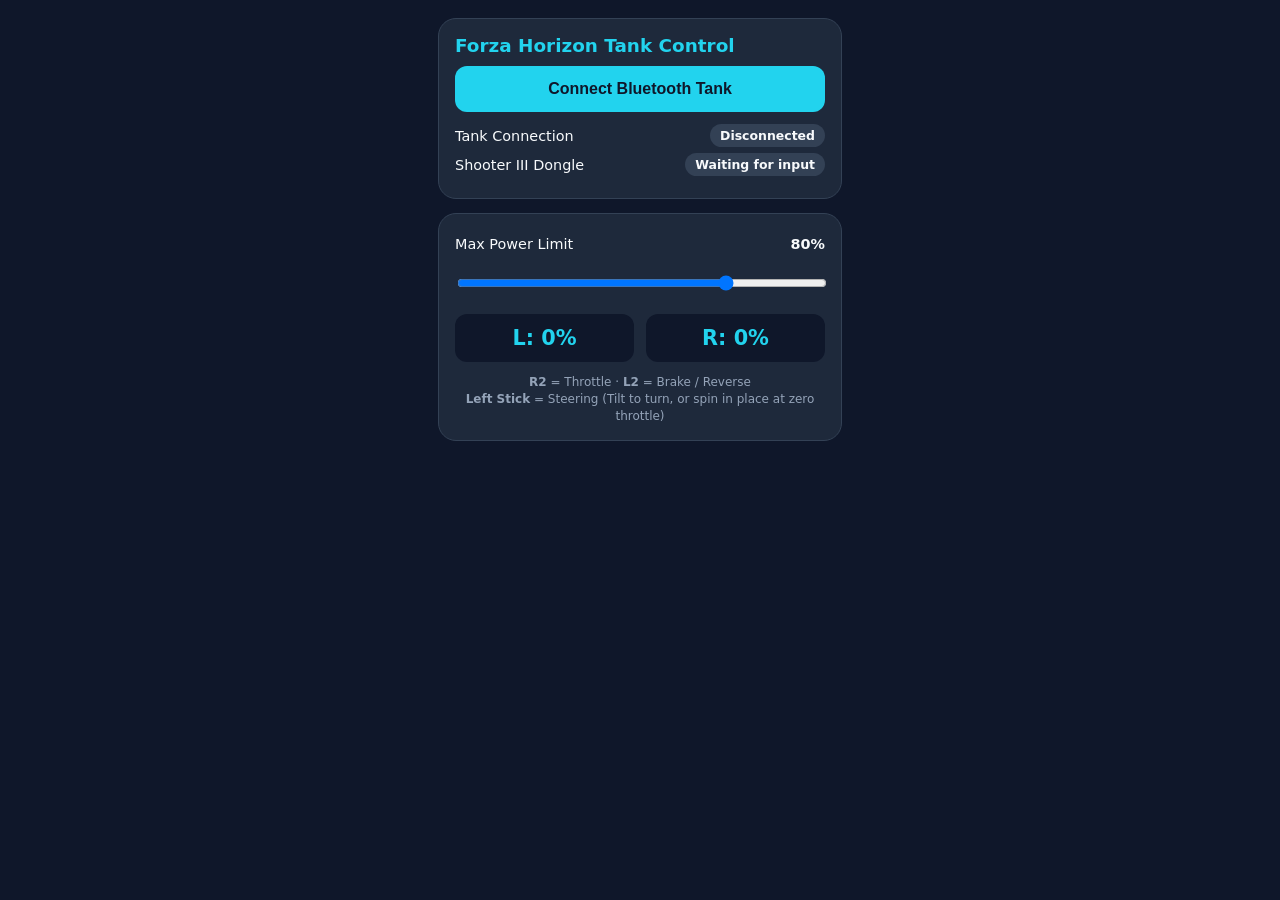
==== esp_tank/index.html @ ade739cc "Add files via upload" ====
<!DOCTYPE html>
<html lang="en">
<head>
<meta charset="utf-8">
<meta name="viewport" content="width=device-width,initial-scale=1,maximum-scale=1,user-scalable=no">
<title>Forza Horizon Tank Control</title>
<style>
  :root{--bg:#0f172a;--card:#1e293b;--accent:#22d3ee;--ok:#22c55e;--txt:#f8fafc;--muted:#94a3b8}
  *{box-sizing:border-box;user-select:none;-webkit-user-select:none}
  body{margin:0;padding:18px;font-family:system-ui,sans-serif;background:var(--bg);color:var(--txt);display:flex;flex-direction:column;gap:14px;max-width:440px;margin-inline:auto}
  .card{background:var(--card);border-radius:18px;padding:16px;border:1px solid #334155}
  h2{margin:0 0 10px;font-size:1.15rem;color:var(--accent)}
  button{width:100%;padding:14px;border-radius:12px;border:none;font-size:1rem;font-weight:700;background:var(--accent);color:#0f172a;cursor:pointer}
  .row{display:flex;justify-content:space-between;align-items:center;margin:6px 0;font-size:.9rem}
  .badge{padding:4px 10px;border-radius:99px;font-size:.78rem;font-weight:700;background:#334155}
  .badge.on{background:var(--ok);color:#052e16}
  input[type=range]{width:100%;margin-top:8px;padding:8px;border-radius:8px;background:#0f172a;color:var(--txt);border:1px solid #475569}
  .bars{display:grid;grid-template-columns:1fr 1fr;gap:12px;margin-top:10px;text-align:center}
  .bar-box{background:#0f172a;padding:12px;border-radius:12px;font-size:1.3rem;font-weight:700;color:var(--accent)}
  .hint{font-size:.75rem;color:var(--muted);text-align:center;line-height:1.4}
</style>
</head>
<body>

<div class="card">
  <h2>Forza Horizon Tank Control</h2>
  <button id="btBtn">Connect Bluetooth Tank</button>
  <div class="row" style="margin-top:12px">
    <span>Tank Connection</span>
    <span class="badge" id="btStat">Disconnected</span>
  </div>
  <div class="row">
    <span>Shooter III Dongle</span>
    <span class="badge" id="gpStat">Waiting for input</span>
  </div>
</div>

<div class="card">
  <div class="row">
    <span>Max Power Limit</span>
    <b id="maxTxt">80%</b>
  </div>
  <input type="range" id="maxSpd" min="20" max="100" value="80">

  <div class="bars">
    <div class="bar-box">L: <span id="lVal">0</span>%</div>
    <div class="bar-box">R: <span id="rVal">0</span>%</div>
  </div>
  
  <div class="hint" style="margin-top:12px">
    <b>R2</b> = Throttle &middot; <b>L2</b> = Brake / Reverse<br>
    <b>Left Stick</b> = Steering (Tilt to turn, or spin in place at zero throttle)
  </div>
</div>

<script>
const SERVICE_UUID = "19b10000-e8f2-537e-4f6c-d104768a1214";
const CHAR_UUID    = "19b10001-e8f2-537e-4f6c-d104768a1214";

let bleChar = null, busy = false;
const btBtn = document.getElementById('btBtn');
const btStat = document.getElementById('btStat');
const gpStat = document.getElementById('gpStat');
const maxSpd = document.getElementById('maxSpd');
const maxTxt = document.getElementById('maxTxt');
const lVal = document.getElementById('lVal'), rVal = document.getElementById('rVal');

maxSpd.oninput = () => maxTxt.textContent = maxSpd.value + '%';

btBtn.onclick = async () => {
  try {
    const dev = await navigator.bluetooth.requestDevice({
      filters: [{ name: "ESP32-Tank" }],
      optionalServices: [SERVICE_UUID]
    });
    dev.addEventListener('gattserverdisconnected', () => {
      bleChar = null;
      btStat.textContent = "Disconnected";
      btStat.classList.remove('on');
    });
    const srv = await dev.gatt.connect();
    const svc = await srv.getPrimaryService(SERVICE_UUID);
    bleChar = await svc.getCharacteristic(CHAR_UUID);
    btStat.textContent = "Connected";
    btStat.classList.add('on');
  } catch (e) {
    alert("BLE Error: " + e.message);
  }
};

function deadzone(v, dz = 0.12) {
  if (Math.abs(v) < dz) return 0;
  return (v - Math.sign(v) * dz) / (1 - dz);
}

function readGamepad() {
  const gps = navigator.getGamepads ? navigator.getGamepads() : [];
  const gp = gps[0] || gps[1] || gps[2] || gps[3];
  if (!gp) {
    gpStat.textContent = "Waiting for input";
    gpStat.classList.remove('on');
    return [0, 0];
  }
  gpStat.textContent = "Active";
  gpStat.classList.add('on');

  const cap = parseInt(maxSpd.value, 10);

  // Read Forza triggers (R2 = button 7, L2 = button 6)
  // Hall-effect triggers output 0.0 (released) to 1.0 (fully depressed)
  const r2 = gp.buttons[7]?.value || 0;
  const l2 = gp.buttons[6]?.value || 0;
  
  // Net throttle: R2 drives forward, L2 drives backward
  let throttle = r2 - l2;

  // Steering from Left Stick X-axis (axis 0)
  let steer = deadzone(gp.axes[0] || 0);

  // Emergency stop if face buttons (A/B/X/Y) are held
  if (gp.buttons[0]?.pressed || gp.buttons[1]?.pressed || gp.buttons[2]?.pressed || gp.buttons[3]?.pressed) {
    return [0, 0];
  }

  let l = 0, r = 0;

  if (Math.abs(throttle) < 0.02) {
    // Zero throttle + stick tilt = Spin in place like a real tank
    l = steer;
    r = -steer;
  } else {
    // Moving: apply Forza style weight-transfer curve steering
    // When steering right, left track speeds up slightly / right track slows down
    l = throttle * (steer > 0 ? 1.0 : 1.0 + steer * 0.7);
    r = throttle * (steer < 0 ? 1.0 : 1.0 - steer * 0.7);
  }

  const lPct = Math.round(Math.max(-1, Math.min(1, l)) * cap);
  const rPct = Math.round(Math.max(-1, Math.min(1, r)) * cap);
  return [lPct, rPct];
}

// 40 Hz (25 ms) low-latency BLE transmission loop
setInterval(async () => {
  const [l, r] = readGamepad();
  lVal.textContent = l;
  rVal.textContent = r;

  if (!bleChar || busy) return;
  busy = true;
  try {
    const packet = new Int8Array([l, r]);
    if (bleChar.writeValueWithoutResponse) {
      await bleChar.writeValueWithoutResponse(packet);
    } else {
      await bleChar.writeValue(packet);
    }
  } catch (e) {}
  busy = false;
}, 25);
</script>
</body>
</html>
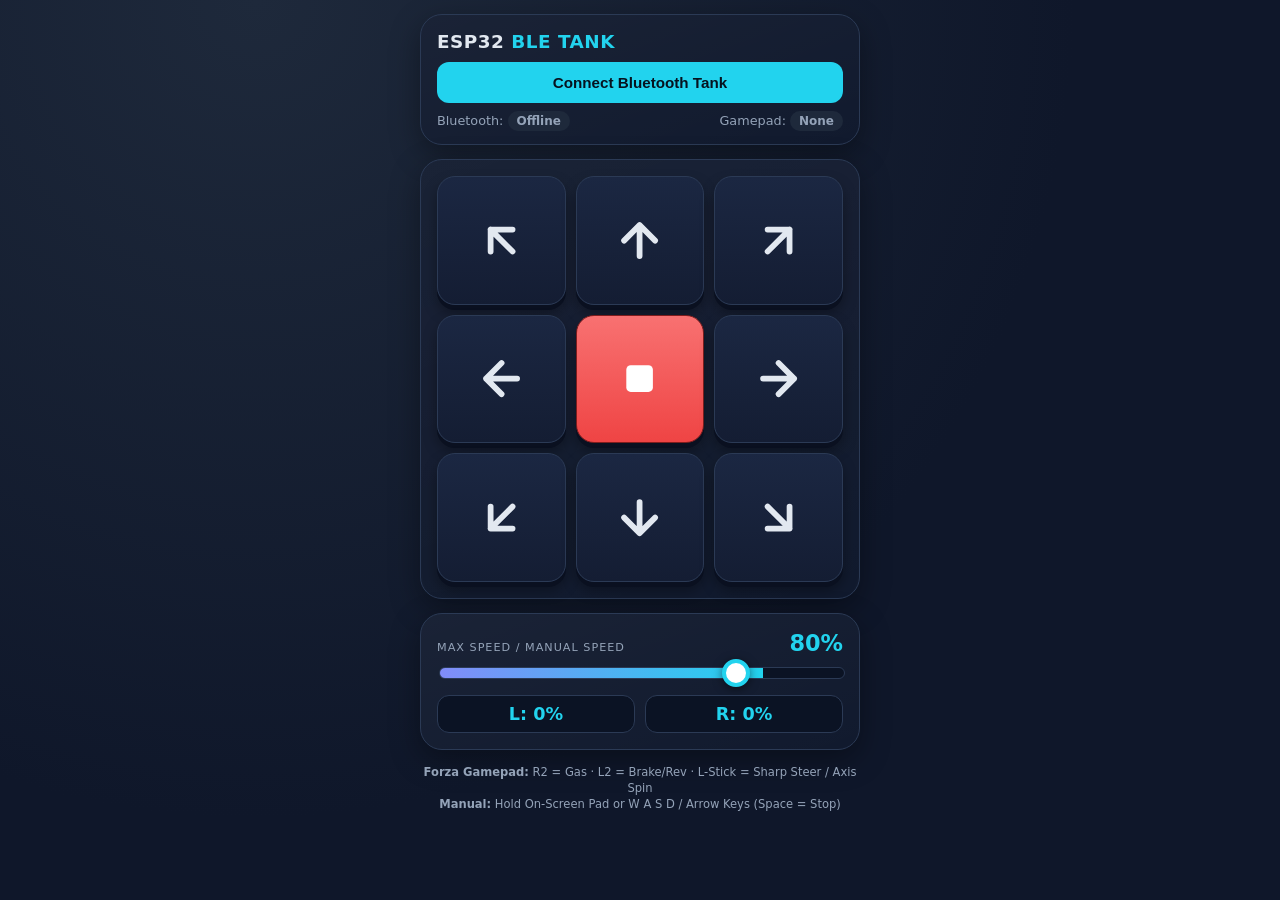
==== commit d5ae906e: "Update index.html" ====
--- a/esp_tank/index.html
+++ b/esp_tank/index.html
@@ -3,53 +3,120 @@
 <head>
 <meta charset="utf-8">
 <meta name="viewport" content="width=device-width,initial-scale=1,maximum-scale=1,user-scalable=no">
-<title>Forza Horizon Tank Control</title>
+<title>Forza + Manual BLE Tank</title>
 <style>
-  :root{--bg:#0f172a;--card:#1e293b;--accent:#22d3ee;--ok:#22c55e;--txt:#f8fafc;--muted:#94a3b8}
-  *{box-sizing:border-box;user-select:none;-webkit-user-select:none}
-  body{margin:0;padding:18px;font-family:system-ui,sans-serif;background:var(--bg);color:var(--txt);display:flex;flex-direction:column;gap:14px;max-width:440px;margin-inline:auto}
-  .card{background:var(--card);border-radius:18px;padding:16px;border:1px solid #334155}
-  h2{margin:0 0 10px;font-size:1.15rem;color:var(--accent)}
-  button{width:100%;padding:14px;border-radius:12px;border:none;font-size:1rem;font-weight:700;background:var(--accent);color:#0f172a;cursor:pointer}
-  .row{display:flex;justify-content:space-between;align-items:center;margin:6px 0;font-size:.9rem}
-  .badge{padding:4px 10px;border-radius:99px;font-size:.78rem;font-weight:700;background:#334155}
+  :root{
+    --bg1:#0f172a; --bg2:#1e293b; --card:#111a2e; --edge:#2b3a55;
+    --text:#e2e8f0; --muted:#94a3b8; --accent:#22d3ee; --accent2:#818cf8;
+    --stop:#ef4444; --ok:#22c55e;
+  }
+  *{box-sizing:border-box;-webkit-tap-highlight-color:transparent;user-select:none;-webkit-user-select:none}
+  html,body{margin:0;min-height:100%}
+  body{
+    font-family:system-ui,-apple-system,"Segoe UI",Roboto,sans-serif;
+    color:var(--text);
+    background:radial-gradient(circle at 20% 0%,var(--bg2),var(--bg1) 60%);
+    display:flex;align-items:center;justify-content:center;
+    touch-action:none;padding:14px;
+  }
+  .app{width:100%;max-width:440px;display:flex;flex-direction:column;gap:14px}
+  .card{
+    background:linear-gradient(160deg,rgba(255,255,255,.04),rgba(255,255,255,0));
+    background-color:var(--card);
+    border:1px solid var(--edge);border-radius:22px;padding:16px;
+    box-shadow:0 10px 30px rgba(0,0,0,.35);
+  }
+  .top-head{display:flex;justify-content:space-between;align-items:center;margin-bottom:10px}
+  h1{font-size:1.15rem;margin:0;letter-spacing:.5px}
+  h1 span{color:var(--accent)}
+  .bt-btn{
+    width:100%;padding:12px;border-radius:12px;border:none;
+    font-size:.95rem;font-weight:700;background:var(--accent);color:#06121f;cursor:pointer;
+  }
+  .status-row{display:flex;justify-content:space-between;margin-top:10px;font-size:.8rem;color:var(--muted)}
+  .badge{padding:3px 9px;border-radius:99px;font-size:.75rem;font-weight:700;background:#1e293b;color:var(--muted)}
   .badge.on{background:var(--ok);color:#052e16}
-  input[type=range]{width:100%;margin-top:8px;padding:8px;border-radius:8px;background:#0f172a;color:var(--txt);border:1px solid #475569}
-  .bars{display:grid;grid-template-columns:1fr 1fr;gap:12px;margin-top:10px;text-align:center}
-  .bar-box{background:#0f172a;padding:12px;border-radius:12px;font-size:1.3rem;font-weight:700;color:var(--accent)}
-  .hint{font-size:.75rem;color:var(--muted);text-align:center;line-height:1.4}
+
+  /* 9-Button Manual Touch Pad */
+  .pad{display:grid;grid-template-columns:repeat(3,1fr);gap:10px}
+  .btn{
+    aspect-ratio:1/1;border:1px solid var(--edge);border-radius:18px;
+    background:linear-gradient(180deg,#1b2742,#141d33);
+    color:var(--text);font-size:1.8rem;display:flex;align-items:center;justify-content:center;
+    cursor:pointer;transition:transform .08s,box-shadow .15s,background .15s;
+    box-shadow:0 5px 0 #0a1020,0 8px 14px rgba(0,0,0,.35);
+  }
+  .btn svg{width:42%;height:42%;fill:none;stroke:currentColor;stroke-width:2.6;stroke-linecap:round;stroke-linejoin:round}
+  .btn.active{
+    transform:translateY(4px);
+    background:linear-gradient(180deg,var(--accent2),var(--accent));
+    color:#06121f;box-shadow:0 1px 0 #0a1020,0 0 22px rgba(34,211,238,.55);
+  }
+  .btn.stop{color:#fff;background:linear-gradient(180deg,#f87171,var(--stop));border-color:#7f1d1d}
+  .btn.stop.active{box-shadow:0 1px 0 #7f1d1d,0 0 22px rgba(239,68,68,.6)}
+  .btn.stop svg{fill:currentColor;stroke:none}
+
+  .speed-head{display:flex;justify-content:space-between;align-items:baseline;margin-bottom:8px}
+  .speed-head b{font-size:1.4rem;color:var(--accent)}
+  .speed-head small{color:var(--muted);letter-spacing:1px;text-transform:uppercase;font-size:.7rem}
+  input[type=range]{
+    -webkit-appearance:none;appearance:none;width:100%;height:12px;border-radius:99px;outline:none;
+    background:linear-gradient(90deg,var(--accent2),var(--accent)) 0/var(--fill,80%) 100% no-repeat,#0b1324;
+    border:1px solid var(--edge);
+  }
+  input[type=range]::-webkit-slider-thumb{
+    -webkit-appearance:none;width:28px;height:28px;border-radius:50%;
+    background:#fff;border:4px solid var(--accent);box-shadow:0 2px 10px rgba(0,0,0,.5);
+  }
+  .bars{display:grid;grid-template-columns:1fr 1fr;gap:10px;margin-top:12px;text-align:center}
+  .bar-box{background:#0b1324;border:1px solid var(--edge);padding:8px;border-radius:12px;font-size:1.1rem;font-weight:700;color:var(--accent)}
+  .hint{text-align:center;font-size:.72rem;color:var(--muted);line-height:1.4}
 </style>
 </head>
 <body>
-
-<div class="card">
-  <h2>Forza Horizon Tank Control</h2>
-  <button id="btBtn">Connect Bluetooth Tank</button>
-  <div class="row" style="margin-top:12px">
-    <span>Tank Connection</span>
-    <span class="badge" id="btStat">Disconnected</span>
+<div class="app">
+
+  <div class="card">
+    <div class="top-head">
+      <h1>ESP32 <span>BLE TANK</span></h1>
+    </div>
+    <button class="bt-btn" id="btBtn">Connect Bluetooth Tank</button>
+    <div class="status-row">
+      <span>Bluetooth: <b class="badge" id="btStat">Offline</b></span>
+      <span>Gamepad: <b class="badge" id="gpStat">None</b></span>
+    </div>
   </div>
-  <div class="row">
-    <span>Shooter III Dongle</span>
-    <span class="badge" id="gpStat">Waiting for input</span>
+
+  <!-- Manual Touch Pad -->
+  <div class="card">
+    <div class="pad" id="pad">
+      <div class="btn" data-d="FL"><svg viewBox="0 0 24 24" style="transform:rotate(-45deg)"><path d="M12 19V5M5 12l7-7 7 7"/></svg></div>
+      <div class="btn" data-d="F"><svg viewBox="0 0 24 24"><path d="M12 19V5M5 12l7-7 7 7"/></svg></div>
+      <div class="btn" data-d="FR"><svg viewBox="0 0 24 24" style="transform:rotate(45deg)"><path d="M12 19V5M5 12l7-7 7 7"/></svg></div>
+
+      <div class="btn" data-d="L"><svg viewBox="0 0 24 24" style="transform:rotate(-90deg)"><path d="M12 19V5M5 12l7-7 7 7"/></svg></div>
+      <div class="btn stop" data-d="S"><svg viewBox="0 0 24 24"><rect x="6" y="6" width="12" height="12" rx="2"/></svg></div>
+      <div class="btn" data-d="R"><svg viewBox="0 0 24 24" style="transform:rotate(90deg)"><path d="M12 19V5M5 12l7-7 7 7"/></svg></div>
+
+      <div class="btn" data-d="BL"><svg viewBox="0 0 24 24" style="transform:rotate(-135deg)"><path d="M12 19V5M5 12l7-7 7 7"/></svg></div>
+      <div class="btn" data-d="B"><svg viewBox="0 0 24 24" style="transform:rotate(180deg)"><path d="M12 19V5M5 12l7-7 7 7"/></svg></div>
+      <div class="btn" data-d="BR"><svg viewBox="0 0 24 24" style="transform:rotate(135deg)"><path d="M12 19V5M5 12l7-7 7 7"/></svg></div>
+    </div>
   </div>
-</div>
-
-<div class="card">
-  <div class="row">
-    <span>Max Power Limit</span>
-    <b id="maxTxt">80%</b>
+
+  <!-- Speed Slider & Live Motor Output -->
+  <div class="card">
+    <div class="speed-head"><small>Max Speed / Manual Speed</small><b id="sv">80%</b></div>
+    <input type="range" id="speed" min="20" max="100" value="80">
+    <div class="bars">
+      <div class="bar-box">L: <span id="lVal">0</span>%</div>
+      <div class="bar-box">R: <span id="rVal">0</span>%</div>
+    </div>
   </div>
-  <input type="range" id="maxSpd" min="20" max="100" value="80">
-
-  <div class="bars">
-    <div class="bar-box">L: <span id="lVal">0</span>%</div>
-    <div class="bar-box">R: <span id="rVal">0</span>%</div>
-  </div>
-  
-  <div class="hint" style="margin-top:12px">
-    <b>R2</b> = Throttle &middot; <b>L2</b> = Brake / Reverse<br>
-    <b>Left Stick</b> = Steering (Tilt to turn, or spin in place at zero throttle)
+
+  <div class="hint">
+    <b>Forza Gamepad:</b> R2 = Gas &middot; L2 = Brake/Rev &middot; L-Stick = Sharp Steer / Axis Spin<br>
+    <b>Manual:</b> Hold On-Screen Pad or W A S D / Arrow Keys (Space = Stop)
   </div>
 </div>
 
@@ -57,16 +124,27 @@
 const SERVICE_UUID = "19b10000-e8f2-537e-4f6c-d104768a1214";
 const CHAR_UUID    = "19b10001-e8f2-537e-4f6c-d104768a1214";
 
-let bleChar = null, busy = false;
+// Higher = sharper cornering while moving (1.15 stops inside belt at 87% stick and slightly reverses at 100%)
+const TURN_SHARPNESS = 1.15;
+
+// Manual diagonal inside-track ratio (0.0 locks inside belt completely for a sharp pivot turn)
+const MANUAL_CURVE_RATIO = 0.0;
+
+let bleChar = null, busy = false, manualDir = 'S';
 const btBtn = document.getElementById('btBtn');
 const btStat = document.getElementById('btStat');
 const gpStat = document.getElementById('gpStat');
-const maxSpd = document.getElementById('maxSpd');
-const maxTxt = document.getElementById('maxTxt');
+const speed = document.getElementById('speed'), sv = document.getElementById('sv');
 const lVal = document.getElementById('lVal'), rVal = document.getElementById('rVal');
 
-maxSpd.oninput = () => maxTxt.textContent = maxSpd.value + '%';
-
+function fillSlider() {
+  speed.style.setProperty('--fill', speed.value + '%');
+  sv.textContent = speed.value + '%';
+}
+speed.addEventListener('input', fillSlider);
+fillSlider();
+
+// ---------- Web Bluetooth Connection ----------
 btBtn.onclick = async () => {
   try {
     const dev = await navigator.bluetooth.requestDevice({
@@ -75,7 +153,7 @@
     });
     dev.addEventListener('gattserverdisconnected', () => {
       bleChar = null;
-      btStat.textContent = "Disconnected";
+      btStat.textContent = "Offline";
       btStat.classList.remove('on');
     });
     const srv = await dev.gatt.connect();
@@ -88,51 +166,115 @@
   }
 };
 
+// ---------- Manual Touch Pad & Keyboard ----------
+function setManualDir(d) {
+  manualDir = d;
+  document.querySelectorAll('.btn').forEach(b =>
+    b.classList.toggle('active', b.dataset.d === d && d !== 'S')
+  );
+}
+
+document.querySelectorAll('.btn').forEach(b => {
+  const d = b.dataset.d;
+  b.addEventListener('pointerdown', e => {
+    e.preventDefault();
+    b.setPointerCapture(e.pointerId);
+    setManualDir(d);
+  });
+  ['pointerup','pointercancel','pointerleave'].forEach(ev =>
+    b.addEventListener(ev, () => { if (d !== 'S' && manualDir === d) setManualDir('S'); })
+  );
+});
+
+const keys = new Set();
+function dirFromKeys() {
+  const f = keys.has('w') || keys.has('arrowup'), bk = keys.has('s') || keys.has('arrowdown');
+  const l = keys.has('a') || keys.has('arrowleft'), r = keys.has('d') || keys.has('arrowright');
+  if (f && l) return 'FL'; if (f && r) return 'FR';
+  if (bk && l) return 'BL'; if (bk && r) return 'BR';
+  if (f) return 'F'; if (bk) return 'B'; if (l) return 'L'; if (r) return 'R';
+  return 'S';
+}
+addEventListener('keydown', e => {
+  const k = e.key.toLowerCase();
+  if (k === ' ') { keys.clear(); setManualDir('S'); return; }
+  if (['w','a','s','d','arrowup','arrowdown','arrowleft','arrowright'].includes(k)) {
+    e.preventDefault(); keys.add(k); setManualDir(dirFromKeys());
+  }
+});
+addEventListener('keyup', e => { keys.delete(e.key.toLowerCase()); setManualDir(dirFromKeys()); });
+document.addEventListener('visibilitychange', () => { if (document.hidden) setManualDir('S'); });
+addEventListener('blur', () => setManualDir('S'));
+
+function getManualTracks(d, cap) {
+  let l = 0, r = 0;
+  if      (d === 'F')  { l =  1;                   r =  1; }
+  else if (d === 'B')  { l = -1;                   r = -1; }
+  else if (d === 'L')  { l = -1;                   r =  1; }
+  else if (d === 'R')  { l =  1;                   r = -1; }
+  else if (d === 'FL') { l =  MANUAL_CURVE_RATIO;  r =  1; }
+  else if (d === 'FR') { l =  1;                   r =  MANUAL_CURVE_RATIO; }
+  else if (d === 'BL') { l = -MANUAL_CURVE_RATIO;  r = -1; }
+  else if (d === 'BR') { l = -1;                   r = -MANUAL_CURVE_RATIO; }
+  return [Math.round(l * cap), Math.round(r * cap)];
+}
+
+// ---------- Forza Horizon Gamepad Reader ----------
 function deadzone(v, dz = 0.12) {
   if (Math.abs(v) < dz) return 0;
   return (v - Math.sign(v) * dz) / (1 - dz);
 }
 
-function readGamepad() {
+function getControlOutput() {
+  const cap = parseInt(speed.value, 10);
+
+  // 1. If manual touch pad or keyboard is actively held, prioritize it
+  if (manualDir !== 'S') {
+    return getManualTracks(manualDir, cap);
+  }
+
+  // 2. Otherwise read Fantech Shooter III Gamepad
   const gps = navigator.getGamepads ? navigator.getGamepads() : [];
   const gp = gps[0] || gps[1] || gps[2] || gps[3];
   if (!gp) {
-    gpStat.textContent = "Waiting for input";
+    gpStat.textContent = "None";
     gpStat.classList.remove('on');
     return [0, 0];
   }
   gpStat.textContent = "Active";
   gpStat.classList.add('on');
 
-  const cap = parseInt(maxSpd.value, 10);
-
-  // Read Forza triggers (R2 = button 7, L2 = button 6)
-  // Hall-effect triggers output 0.0 (released) to 1.0 (fully depressed)
+  // Face buttons A / B / X / Y = immediate brake/stop
+  if (gp.buttons[0]?.pressed || gp.buttons[1]?.pressed || gp.buttons[2]?.pressed || gp.buttons[3]?.pressed) {
+    return [0, 0];
+  }
+
+  // Forza triggers: R2 (button 7) = Forward gas, L2 (button 6) = Brake/Reverse
   const r2 = gp.buttons[7]?.value || 0;
   const l2 = gp.buttons[6]?.value || 0;
-  
-  // Net throttle: R2 drives forward, L2 drives backward
   let throttle = r2 - l2;
 
-  // Steering from Left Stick X-axis (axis 0)
+  // Allow D-Pad Up/Down as fallback throttle if triggers aren't held
+  if (Math.abs(throttle) < 0.02) {
+    if (gp.buttons[12]?.pressed) throttle = 1.0;
+    else if (gp.buttons[13]?.pressed) throttle = -1.0;
+  }
+
+  // Steering: Left Stick X-axis (axis 0) or D-Pad Left/Right
   let steer = deadzone(gp.axes[0] || 0);
-
-  // Emergency stop if face buttons (A/B/X/Y) are held
-  if (gp.buttons[0]?.pressed || gp.buttons[1]?.pressed || gp.buttons[2]?.pressed || gp.buttons[3]?.pressed) {
-    return [0, 0];
-  }
+  if (gp.buttons[14]?.pressed) steer = -1.0;
+  if (gp.buttons[15]?.pressed) steer =  1.0;
 
   let l = 0, r = 0;
 
   if (Math.abs(throttle) < 0.02) {
-    // Zero throttle + stick tilt = Spin in place like a real tank
+    // Zero throttle + Left Stick Left/Right = Spin in place on axis
     l = steer;
     r = -steer;
   } else {
-    // Moving: apply Forza style weight-transfer curve steering
-    // When steering right, left track speeds up slightly / right track slows down
-    l = throttle * (steer > 0 ? 1.0 : 1.0 + steer * 0.7);
-    r = throttle * (steer < 0 ? 1.0 : 1.0 - steer * 0.7);
+    // Moving + Steering = Sharp differential cornering
+    l = throttle * (steer > 0 ? 1.0 : 1.0 + steer * TURN_SHARPNESS);
+    r = throttle * (steer < 0 ? 1.0 : 1.0 - steer * TURN_SHARPNESS);
   }
 
   const lPct = Math.round(Math.max(-1, Math.min(1, l)) * cap);
@@ -140,9 +282,9 @@
   return [lPct, rPct];
 }
 
-// 40 Hz (25 ms) low-latency BLE transmission loop
+// 40 Hz (25 ms) zero-ACK BLE loop
 setInterval(async () => {
-  const [l, r] = readGamepad();
+  const [l, r] = getControlOutput();
   lVal.textContent = l;
   rVal.textContent = r;
 
@@ -160,4 +302,4 @@
 }, 25);
 </script>
 </body>
-</html>+</html>
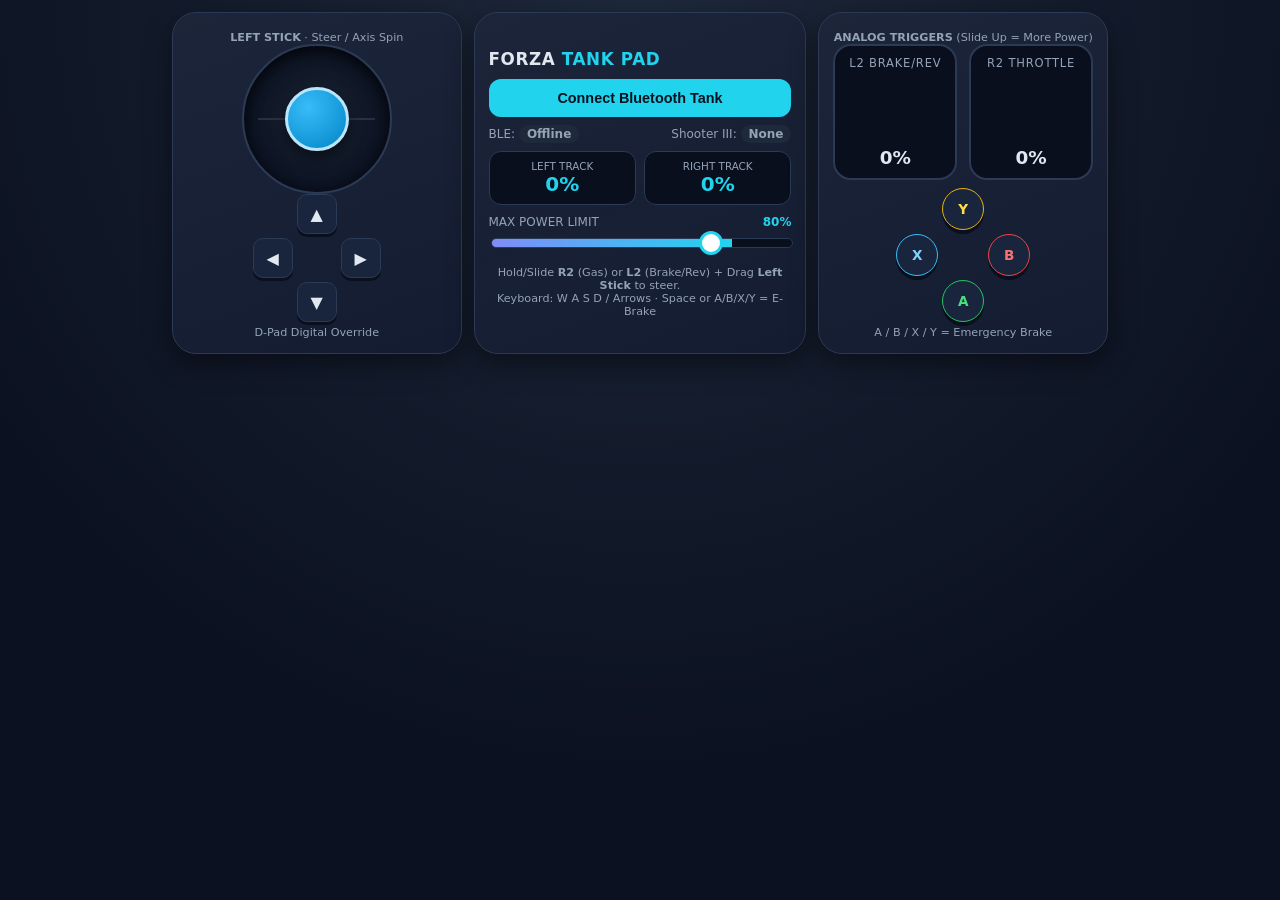
==== commit 841046fd: "Update index.html" ====
--- a/esp_tank/index.html
+++ b/esp_tank/index.html
@@ -3,139 +3,250 @@
 <head>
 <meta charset="utf-8">
 <meta name="viewport" content="width=device-width,initial-scale=1,maximum-scale=1,user-scalable=no">
-<title>Forza + Manual BLE Tank</title>
+<title>ESP32 Forza Gamepad UI</title>
 <style>
   :root{
-    --bg1:#0f172a; --bg2:#1e293b; --card:#111a2e; --edge:#2b3a55;
+    --bg1:#0b1120; --bg2:#1e293b; --card:#131c31; --edge:#2b3a55;
     --text:#e2e8f0; --muted:#94a3b8; --accent:#22d3ee; --accent2:#818cf8;
-    --stop:#ef4444; --ok:#22c55e;
+    --stop:#ef4444; --ok:#22c55e; --warn:#f59e0b;
   }
   *{box-sizing:border-box;-webkit-tap-highlight-color:transparent;user-select:none;-webkit-user-select:none}
-  html,body{margin:0;min-height:100%}
-  body{
-    font-family:system-ui,-apple-system,"Segoe UI",Roboto,sans-serif;
-    color:var(--text);
-    background:radial-gradient(circle at 20% 0%,var(--bg2),var(--bg1) 60%);
-    display:flex;align-items:center;justify-content:center;
-    touch-action:none;padding:14px;
-  }
-  .app{width:100%;max-width:440px;display:flex;flex-direction:column;gap:14px}
-  .card{
+  html,body{margin:0;height:100%;overflow:hidden;background:radial-gradient(circle at 50% 0%,var(--bg2),var(--bg1) 70%);color:var(--text);font-family:system-ui,-apple-system,sans-serif;touch-action:none}
+
+  .gamepad-shell{
+    width:100%;height:100%;max-width:960px;margin:0 auto;padding:12px;
+    display:grid;
+    grid-template-columns:1fr 1.15fr 1fr;
+    grid-template-rows:auto 1fr;
+    gap:12px;align-items:center;
+  }
+
+  /* Portrait adaptation */
+  @media (max-width: 680px) and (orientation: portrait) {
+    .gamepad-shell{
+      grid-template-columns:1fr 1fr;
+      grid-template-rows:auto auto 1fr;
+      overflow-y:auto;
+    }
+    .hud-center{grid-column:1 / -1;order:1}
+    .left-wing{order:2}
+    .right-wing{order:3}
+  }
+
+  .panel{
     background:linear-gradient(160deg,rgba(255,255,255,.04),rgba(255,255,255,0));
-    background-color:var(--card);
-    border:1px solid var(--edge);border-radius:22px;padding:16px;
-    box-shadow:0 10px 30px rgba(0,0,0,.35);
-  }
-  .top-head{display:flex;justify-content:space-between;align-items:center;margin-bottom:10px}
-  h1{font-size:1.15rem;margin:0;letter-spacing:.5px}
+    background-color:var(--card);border:1px solid var(--edge);border-radius:24px;
+    padding:14px;box-shadow:0 10px 28px rgba(0,0,0,.45);
+    display:flex;flex-direction:column;align-items:center;justify-content:space-between;
+    height:100%;
+  }
+
+  /* Center HUD */
+  .hud-center{justify-content:center;gap:10px}
+  .top-bar{width:100%;display:flex;justify-content:space-between;align-items:center}
+  h1{font-size:1.05rem;margin:0;letter-spacing:.6px}
   h1 span{color:var(--accent)}
   .bt-btn{
-    width:100%;padding:12px;border-radius:12px;border:none;
-    font-size:.95rem;font-weight:700;background:var(--accent);color:#06121f;cursor:pointer;
-  }
-  .status-row{display:flex;justify-content:space-between;margin-top:10px;font-size:.8rem;color:var(--muted)}
-  .badge{padding:3px 9px;border-radius:99px;font-size:.75rem;font-weight:700;background:#1e293b;color:var(--muted)}
+    width:100%;padding:11px;border-radius:12px;border:none;
+    font-size:.9rem;font-weight:700;background:var(--accent);color:#06121f;cursor:pointer;
+  }
+  .badges{width:100%;display:flex;justify-content:space-between;font-size:.75rem;color:var(--muted)}
+  .badge{padding:2px 8px;border-radius:99px;font-weight:700;background:#1e293b;color:var(--muted)}
   .badge.on{background:var(--ok);color:#052e16}
 
-  /* 9-Button Manual Touch Pad */
-  .pad{display:grid;grid-template-columns:repeat(3,1fr);gap:10px}
-  .btn{
-    aspect-ratio:1/1;border:1px solid var(--edge);border-radius:18px;
-    background:linear-gradient(180deg,#1b2742,#141d33);
-    color:var(--text);font-size:1.8rem;display:flex;align-items:center;justify-content:center;
-    cursor:pointer;transition:transform .08s,box-shadow .15s,background .15s;
-    box-shadow:0 5px 0 #0a1020,0 8px 14px rgba(0,0,0,.35);
-  }
-  .btn svg{width:42%;height:42%;fill:none;stroke:currentColor;stroke-width:2.6;stroke-linecap:round;stroke-linejoin:round}
-  .btn.active{
-    transform:translateY(4px);
-    background:linear-gradient(180deg,var(--accent2),var(--accent));
-    color:#06121f;box-shadow:0 1px 0 #0a1020,0 0 22px rgba(34,211,238,.55);
-  }
-  .btn.stop{color:#fff;background:linear-gradient(180deg,#f87171,var(--stop));border-color:#7f1d1d}
-  .btn.stop.active{box-shadow:0 1px 0 #7f1d1d,0 0 22px rgba(239,68,68,.6)}
-  .btn.stop svg{fill:currentColor;stroke:none}
-
-  .speed-head{display:flex;justify-content:space-between;align-items:baseline;margin-bottom:8px}
-  .speed-head b{font-size:1.4rem;color:var(--accent)}
-  .speed-head small{color:var(--muted);letter-spacing:1px;text-transform:uppercase;font-size:.7rem}
+  .telem{width:100%;display:grid;grid-template-columns:1fr 1fr;gap:8px;text-align:center}
+  .t-box{background:#090f1d;border:1px solid var(--edge);border-radius:12px;padding:8px}
+  .t-box small{display:block;font-size:.65rem;color:var(--muted);text-transform:uppercase}
+  .t-box b{font-size:1.25rem;color:var(--accent)}
+
+  .slider-wrap{width:100%}
+  .slider-head{display:flex;justify-content:space-between;font-size:.75rem;margin-bottom:4px;color:var(--muted)}
+  .slider-head b{color:var(--accent)}
   input[type=range]{
-    -webkit-appearance:none;appearance:none;width:100%;height:12px;border-radius:99px;outline:none;
-    background:linear-gradient(90deg,var(--accent2),var(--accent)) 0/var(--fill,80%) 100% no-repeat,#0b1324;
+    -webkit-appearance:none;appearance:none;width:100%;height:10px;border-radius:99px;outline:none;
+    background:linear-gradient(90deg,var(--accent2),var(--accent)) 0/var(--fill,80%) 100% no-repeat,#090f1d;
     border:1px solid var(--edge);
   }
   input[type=range]::-webkit-slider-thumb{
-    -webkit-appearance:none;width:28px;height:28px;border-radius:50%;
-    background:#fff;border:4px solid var(--accent);box-shadow:0 2px 10px rgba(0,0,0,.5);
-  }
-  .bars{display:grid;grid-template-columns:1fr 1fr;gap:10px;margin-top:12px;text-align:center}
-  .bar-box{background:#0b1324;border:1px solid var(--edge);padding:8px;border-radius:12px;font-size:1.1rem;font-weight:700;color:var(--accent)}
-  .hint{text-align:center;font-size:.72rem;color:var(--muted);line-height:1.4}
+    -webkit-appearance:none;width:24px;height:24px;border-radius:50%;
+    background:#fff;border:3px solid var(--accent);
+  }
+
+  /* Left Wing: Virtual Stick + D-Pad */
+  .stick-zone{
+    position:relative;width:150px;height:150px;border-radius:50%;
+    background:radial-gradient(circle,#1e293b 0%,#090f1d 75%);
+    border:2px solid var(--edge);box-shadow:inset 0 4px 14px rgba(0,0,0,.7);
+    display:flex;align-items:center;justify-content:center;touch-action:none;
+  }
+  .stick-cross{
+    position:absolute;width:80%;height:2px;background:rgba(148,163,184,.18);pointer-events:none;
+  }
+  .stick-knob{
+    position:absolute;width:64px;height:64px;border-radius:50%;
+    background:radial-gradient(circle at 35% 30%,#38bdf8,#0284c7);
+    border:3px solid #bae6fd;box-shadow:0 6px 16px rgba(0,0,0,.6);
+    transform:translate(0px,0px);pointer-events:none;transition:background .15s;
+  }
+  .stick-zone.active .stick-knob{background:radial-gradient(circle at 35% 30%,#a5f3fc,#22d3ee);box-shadow:0 0 20px rgba(34,211,238,.6)}
+
+  /* D-Pad */
+  .dpad{
+    display:grid;grid-template-columns:repeat(3,40px);grid-template-rows:repeat(3,40px);gap:4px;
+  }
+  .d-btn{
+    background:#19253d;border:1px solid var(--edge);border-radius:10px;
+    color:var(--text);display:flex;align-items:center;justify-content:center;
+    font-size:1rem;font-weight:700;box-shadow:0 3px 0 #090f1d;
+  }
+  .d-btn.active{background:var(--accent);color:#06121f;transform:translateY(2px);box-shadow:0 1px 0 #090f1d}
+
+  /* Right Wing: Analog L2/R2 Pedals + ABXY */
+  .triggers{
+    width:100%;display:grid;grid-template-columns:1fr 1fr;gap:12px;flex:1;max-height:175px;
+  }
+  .trig-pad{
+    position:relative;background:#090f1d;border:2px solid var(--edge);border-radius:18px;
+    overflow:hidden;display:flex;flex-direction:column;justify-content:space-between;
+    padding:10px;align-items:center;touch-action:none;cursor:pointer;
+  }
+  .trig-fill{
+    position:absolute;bottom:0;left:0;right:0;height:0%;
+    transition:height .04s linear;pointer-events:none;
+  }
+  .trig-pad.l2 .trig-fill{background:linear-gradient(0deg,rgba(239,68,68,.35),rgba(239,68,68,.85))}
+  .trig-pad.r2 .trig-fill{background:linear-gradient(0deg,rgba(34,211,238,.3),rgba(34,211,238,.85))}
+  .trig-pad span,.trig-pad b{position:relative;z-index:1;pointer-events:none}
+  .trig-pad span{font-size:.72rem;color:var(--muted);text-transform:uppercase;letter-spacing:.8px}
+  .trig-pad b{font-size:1.15rem}
+
+  /* ABXY Diamond */
+  .abxy{
+    display:grid;grid-template-columns:repeat(3,42px);grid-template-rows:repeat(3,42px);gap:4px;
+    margin-top:8px;
+  }
+  .f-btn{
+    border-radius:50%;border:1px solid var(--edge);background:#19253d;
+    color:var(--text);font-weight:800;font-size:.85rem;
+    display:flex;align-items:center;justify-content:center;
+    box-shadow:0 4px 0 #090f1d;cursor:pointer;
+  }
+  .f-btn.b-a{border-color:#22c55e;color:#4ade80}
+  .f-btn.b-b{border-color:#ef4444;color:#f87171}
+  .f-btn.b-x{border-color:#38bdf8;color:#7dd3fc}
+  .f-btn.b-y{border-color:#eab308;color:#fde047}
+  .f-btn.active{transform:translateY(3px);background:var(--stop);color:#fff;box-shadow:0 1px 0 #090f1d}
+
+  .sub-label{font-size:.7rem;color:var(--muted);text-align:center;margin-top:4px}
 </style>
 </head>
 <body>
-<div class="app">
-
-  <div class="card">
-    <div class="top-head">
-      <h1>ESP32 <span>BLE TANK</span></h1>
-    </div>
+
+<div class="gamepad-shell">
+
+  <!-- LEFT SIDE: Steering Stick + D-Pad -->
+  <div class="panel left-wing">
+    <div class="sub-label"><b>LEFT STICK</b> &middot; Steer / Axis Spin</div>
+    <div class="stick-zone" id="stickZone">
+      <div class="stick-cross"></div>
+      <div class="stick-knob" id="stickKnob"></div>
+    </div>
+
+    <div class="dpad">
+      <div></div>
+      <div class="d-btn" data-dp="U">&#9650;</div>
+      <div></div>
+      <div class="d-btn" data-dp="L">&#9664;</div>
+      <div></div>
+      <div class="d-btn" data-dp="R">&#9654;</div>
+      <div></div>
+      <div class="d-btn" data-dp="D">&#9660;</div>
+      <div></div>
+    </div>
+    <div class="sub-label">D-Pad Digital Override</div>
+  </div>
+
+  <!-- CENTER HUD: BLE Connect, Speed Cap, Telemetry -->
+  <div class="panel hud-center">
+    <div class="top-bar">
+      <h1>FORZA <span>TANK PAD</span></h1>
+    </div>
+
     <button class="bt-btn" id="btBtn">Connect Bluetooth Tank</button>
-    <div class="status-row">
-      <span>Bluetooth: <b class="badge" id="btStat">Offline</b></span>
-      <span>Gamepad: <b class="badge" id="gpStat">None</b></span>
+
+    <div class="badges">
+      <span>BLE: <b class="badge" id="btStat">Offline</b></span>
+      <span>Shooter III: <b class="badge" id="gpStat">None</b></span>
+    </div>
+
+    <div class="telem">
+      <div class="t-box"><small>Left Track</small><b id="lVal">0%</b></div>
+      <div class="t-box"><small>Right Track</small><b id="rVal">0%</b></div>
+    </div>
+
+    <div class="slider-wrap">
+      <div class="slider-head"><span>MAX POWER LIMIT</span><b id="sv">80%</b></div>
+      <input type="range" id="speed" min="20" max="100" value="80">
+    </div>
+
+    <div class="sub-label">
+      Hold/Slide <b>R2</b> (Gas) or <b>L2</b> (Brake/Rev) + Drag <b>Left Stick</b> to steer.<br>
+      Keyboard: W A S D / Arrows &middot; Space or A/B/X/Y = E-Brake
     </div>
   </div>
 
-  <!-- Manual Touch Pad -->
-  <div class="card">
-    <div class="pad" id="pad">
-      <div class="btn" data-d="FL"><svg viewBox="0 0 24 24" style="transform:rotate(-45deg)"><path d="M12 19V5M5 12l7-7 7 7"/></svg></div>
-      <div class="btn" data-d="F"><svg viewBox="0 0 24 24"><path d="M12 19V5M5 12l7-7 7 7"/></svg></div>
-      <div class="btn" data-d="FR"><svg viewBox="0 0 24 24" style="transform:rotate(45deg)"><path d="M12 19V5M5 12l7-7 7 7"/></svg></div>
-
-      <div class="btn" data-d="L"><svg viewBox="0 0 24 24" style="transform:rotate(-90deg)"><path d="M12 19V5M5 12l7-7 7 7"/></svg></div>
-      <div class="btn stop" data-d="S"><svg viewBox="0 0 24 24"><rect x="6" y="6" width="12" height="12" rx="2"/></svg></div>
-      <div class="btn" data-d="R"><svg viewBox="0 0 24 24" style="transform:rotate(90deg)"><path d="M12 19V5M5 12l7-7 7 7"/></svg></div>
-
-      <div class="btn" data-d="BL"><svg viewBox="0 0 24 24" style="transform:rotate(-135deg)"><path d="M12 19V5M5 12l7-7 7 7"/></svg></div>
-      <div class="btn" data-d="B"><svg viewBox="0 0 24 24" style="transform:rotate(180deg)"><path d="M12 19V5M5 12l7-7 7 7"/></svg></div>
-      <div class="btn" data-d="BR"><svg viewBox="0 0 24 24" style="transform:rotate(135deg)"><path d="M12 19V5M5 12l7-7 7 7"/></svg></div>
-    </div>
+  <!-- RIGHT SIDE: Analog L2/R2 Triggers + ABXY -->
+  <div class="panel right-wing">
+    <div class="sub-label"><b>ANALOG TRIGGERS</b> (Slide Up = More Power)</div>
+    <div class="triggers">
+      <div class="trig-pad l2" id="l2Pad">
+        <div class="trig-fill" id="l2Fill"></div>
+        <span>L2 Brake/Rev</span>
+        <b id="l2Txt">0%</b>
+      </div>
+      <div class="trig-pad r2" id="r2Pad">
+        <div class="trig-fill" id="r2Fill"></div>
+        <span>R2 Throttle</span>
+        <b id="r2Txt">0%</b>
+      </div>
+    </div>
+
+    <div class="abxy">
+      <div></div>
+      <div class="f-btn b-y" data-eb="Y">Y</div>
+      <div></div>
+      <div class="f-btn b-x" data-eb="X">X</div>
+      <div></div>
+      <div class="f-btn b-b" data-eb="B">B</div>
+      <div></div>
+      <div class="f-btn b-a" data-eb="A">A</div>
+      <div></div>
+    </div>
+    <div class="sub-label">A / B / X / Y = Emergency Brake</div>
   </div>
 
-  <!-- Speed Slider & Live Motor Output -->
-  <div class="card">
-    <div class="speed-head"><small>Max Speed / Manual Speed</small><b id="sv">80%</b></div>
-    <input type="range" id="speed" min="20" max="100" value="80">
-    <div class="bars">
-      <div class="bar-box">L: <span id="lVal">0</span>%</div>
-      <div class="bar-box">R: <span id="rVal">0</span>%</div>
-    </div>
-  </div>
-
-  <div class="hint">
-    <b>Forza Gamepad:</b> R2 = Gas &middot; L2 = Brake/Rev &middot; L-Stick = Sharp Steer / Axis Spin<br>
-    <b>Manual:</b> Hold On-Screen Pad or W A S D / Arrow Keys (Space = Stop)
-  </div>
 </div>
 
 <script>
 const SERVICE_UUID = "19b10000-e8f2-537e-4f6c-d104768a1214";
 const CHAR_UUID    = "19b10001-e8f2-537e-4f6c-d104768a1214";
 
-// Higher = sharper cornering while moving (1.15 stops inside belt at 87% stick and slightly reverses at 100%)
+// Sharp cornering factor when moving + steering (1.15 locks inside belt at ~87% stick and counter-rotates at 100%)
 const TURN_SHARPNESS = 1.15;
 
-// Manual diagonal inside-track ratio (0.0 locks inside belt completely for a sharp pivot turn)
-const MANUAL_CURVE_RATIO = 0.0;
-
-let bleChar = null, busy = false, manualDir = 'S';
-const btBtn = document.getElementById('btBtn');
+let bleChar = null, busy = false;
+const btBtn  = document.getElementById('btBtn');
 const btStat = document.getElementById('btStat');
 const gpStat = document.getElementById('gpStat');
-const speed = document.getElementById('speed'), sv = document.getElementById('sv');
-const lVal = document.getElementById('lVal'), rVal = document.getElementById('rVal');
+const speed  = document.getElementById('speed'), sv = document.getElementById('sv');
+const lVal   = document.getElementById('lVal'),  rVal = document.getElementById('rVal');
+
+// On-screen touch state
+let touchSteer = 0, touchSteerY = 0, stickActive = false;
+let touchR2 = 0, touchL2 = 0;
+let touchEBrake = false;
+const dpadHeld = new Set();
+const keys = new Set();
 
 function fillSlider() {
   speed.style.setProperty('--fill', speed.value + '%');
@@ -166,105 +277,177 @@
   }
 };
 
-// ---------- Manual Touch Pad & Keyboard ----------
-function setManualDir(d) {
-  manualDir = d;
-  document.querySelectorAll('.btn').forEach(b =>
-    b.classList.toggle('active', b.dataset.d === d && d !== 'S')
+// ---------- Virtual Left Analog Stick ----------
+const stickZone = document.getElementById('stickZone');
+const stickKnob = document.getElementById('stickKnob');
+const MAX_RAD   = 44;
+
+function updateStickFromPointer(e) {
+  const rect = stickZone.getBoundingClientRect();
+  const cx = rect.left + rect.width / 2;
+  const cy = rect.top + rect.height / 2;
+  let dx = e.clientX - cx;
+  let dy = e.clientY - cy;
+  const dist = Math.hypot(dx, dy);
+  if (dist > MAX_RAD) {
+    dx = (dx / dist) * MAX_RAD;
+    dy = (dy / dist) * MAX_RAD;
+  }
+  touchSteer  = Math.max(-1, Math.min(1, dx / MAX_RAD));
+  touchSteerY = Math.max(-1, Math.min(1, dy / MAX_RAD));
+}
+
+stickZone.addEventListener('pointerdown', e => {
+  e.preventDefault();
+  stickZone.setPointerCapture(e.pointerId);
+  stickActive = true;
+  stickZone.classList.add('active');
+  updateStickFromPointer(e);
+});
+stickZone.addEventListener('pointermove', e => {
+  if (!stickActive) return;
+  updateStickFromPointer(e);
+});
+['pointerup','pointercancel'].forEach(ev =>
+  stickZone.addEventListener(ev, () => {
+    stickActive = false;
+    touchSteer = 0;
+    touchSteerY = 0;
+    stickZone.classList.remove('active');
+  })
+);
+
+// ---------- Virtual Analog Triggers (L2 & R2) ----------
+function bindTriggerPad(padEl, setFn) {
+  let active = false;
+  function calcVal(e) {
+    const rect = padEl.getBoundingClientRect();
+    // Bottom of pad = 0.25, Top of pad = 1.0 (so even tapping bottom gives gentle movement)
+    const rel = 1 - ((e.clientY - rect.top) / rect.height);
+    const val = Math.max(0.2, Math.min(1.0, rel));
+    setFn(val);
+  }
+  padEl.addEventListener('pointerdown', e => {
+    e.preventDefault();
+    padEl.setPointerCapture(e.pointerId);
+    active = true;
+    calcVal(e);
+  });
+  padEl.addEventListener('pointermove', e => {
+    if (active) calcVal(e);
+  });
+  ['pointerup','pointercancel'].forEach(ev =>
+    padEl.addEventListener(ev, () => { active = false; setFn(0); })
   );
 }
-
-document.querySelectorAll('.btn').forEach(b => {
-  const d = b.dataset.d;
-  b.addEventListener('pointerdown', e => {
+bindTriggerPad(document.getElementById('r2Pad'), v => { touchR2 = v; });
+bindTriggerPad(document.getElementById('l2Pad'), v => { touchL2 = v; });
+
+// ---------- Virtual D-Pad & Face Buttons ----------
+document.querySelectorAll('.d-btn').forEach(btn => {
+  const dir = btn.dataset.dp;
+  btn.addEventListener('pointerdown', e => {
     e.preventDefault();
-    b.setPointerCapture(e.pointerId);
-    setManualDir(d);
+    btn.setPointerCapture(e.pointerId);
+    dpadHeld.add(dir);
+    btn.classList.add('active');
   });
-  ['pointerup','pointercancel','pointerleave'].forEach(ev =>
-    b.addEventListener(ev, () => { if (d !== 'S' && manualDir === d) setManualDir('S'); })
+  ['pointerup','pointercancel'].forEach(ev =>
+    btn.addEventListener(ev, () => {
+      dpadHeld.delete(dir);
+      btn.classList.remove('active');
+    })
   );
 });
 
-const keys = new Set();
-function dirFromKeys() {
-  const f = keys.has('w') || keys.has('arrowup'), bk = keys.has('s') || keys.has('arrowdown');
-  const l = keys.has('a') || keys.has('arrowleft'), r = keys.has('d') || keys.has('arrowright');
-  if (f && l) return 'FL'; if (f && r) return 'FR';
-  if (bk && l) return 'BL'; if (bk && r) return 'BR';
-  if (f) return 'F'; if (bk) return 'B'; if (l) return 'L'; if (r) return 'R';
-  return 'S';
-}
+document.querySelectorAll('.f-btn').forEach(btn => {
+  btn.addEventListener('pointerdown', e => {
+    e.preventDefault();
+    btn.setPointerCapture(e.pointerId);
+    touchEBrake = true;
+    btn.classList.add('active');
+  });
+  ['pointerup','pointercancel'].forEach(ev =>
+    btn.addEventListener(ev, () => {
+      touchEBrake = false;
+      btn.classList.remove('active');
+    })
+  );
+});
+
+// ---------- Keyboard Support ----------
 addEventListener('keydown', e => {
   const k = e.key.toLowerCase();
-  if (k === ' ') { keys.clear(); setManualDir('S'); return; }
-  if (['w','a','s','d','arrowup','arrowdown','arrowleft','arrowright'].includes(k)) {
-    e.preventDefault(); keys.add(k); setManualDir(dirFromKeys());
-  }
-});
-addEventListener('keyup', e => { keys.delete(e.key.toLowerCase()); setManualDir(dirFromKeys()); });
-document.addEventListener('visibilitychange', () => { if (document.hidden) setManualDir('S'); });
-addEventListener('blur', () => setManualDir('S'));
-
-function getManualTracks(d, cap) {
-  let l = 0, r = 0;
-  if      (d === 'F')  { l =  1;                   r =  1; }
-  else if (d === 'B')  { l = -1;                   r = -1; }
-  else if (d === 'L')  { l = -1;                   r =  1; }
-  else if (d === 'R')  { l =  1;                   r = -1; }
-  else if (d === 'FL') { l =  MANUAL_CURVE_RATIO;  r =  1; }
-  else if (d === 'FR') { l =  1;                   r =  MANUAL_CURVE_RATIO; }
-  else if (d === 'BL') { l = -MANUAL_CURVE_RATIO;  r = -1; }
-  else if (d === 'BR') { l = -1;                   r = -MANUAL_CURVE_RATIO; }
-  return [Math.round(l * cap), Math.round(r * cap)];
-}
-
-// ---------- Forza Horizon Gamepad Reader ----------
+  if (['w','a','s','d','arrowup','arrowdown','arrowleft','arrowright',' '].includes(k)) {
+    e.preventDefault();
+    keys.add(k);
+  }
+});
+addEventListener('keyup', e => keys.delete(e.key.toLowerCase()));
+addEventListener('blur', () => {
+  keys.clear(); dpadHeld.clear();
+  touchR2 = 0; touchL2 = 0; touchSteer = 0; touchSteerY = 0; touchEBrake = false;
+});
+
+// ---------- Combined Forza Input & Visual Sync ----------
 function deadzone(v, dz = 0.12) {
   if (Math.abs(v) < dz) return 0;
   return (v - Math.sign(v) * dz) / (1 - dz);
 }
 
-function getControlOutput() {
+const l2Fill = document.getElementById('l2Fill'), l2Txt = document.getElementById('l2Txt');
+const r2Fill = document.getElementById('r2Fill'), r2Txt = document.getElementById('r2Txt');
+
+function sampleControls() {
   const cap = parseInt(speed.value, 10);
 
-  // 1. If manual touch pad or keyboard is actively held, prioritize it
-  if (manualDir !== 'S') {
-    return getManualTracks(manualDir, cap);
-  }
-
-  // 2. Otherwise read Fantech Shooter III Gamepad
+  // Read Physical Gamepad if connected
   const gps = navigator.getGamepads ? navigator.getGamepads() : [];
-  const gp = gps[0] || gps[1] || gps[2] || gps[3];
-  if (!gp) {
+  const gp  = gps[0] || gps[1] || gps[2] || gps[3];
+  let gpR2 = 0, gpL2 = 0, gpSteer = 0, gpEBrake = false;
+  let gpDpU = false, gpDpD = false, gpDpL = false, gpDpR = false;
+
+  if (gp) {
+    gpStat.textContent = "Active";
+    gpStat.classList.add('on');
+    gpR2 = gp.buttons[7]?.value || 0;
+    gpL2 = gp.buttons[6]?.value || 0;
+    gpSteer = deadzone(gp.axes[0] || 0);
+    gpEBrake = !!(gp.buttons[0]?.pressed || gp.buttons[1]?.pressed || gp.buttons[2]?.pressed || gp.buttons[3]?.pressed);
+    gpDpU = !!gp.buttons[12]?.pressed;
+    gpDpD = !!gp.buttons[13]?.pressed;
+    gpDpL = !!gp.buttons[14]?.pressed;
+    gpDpR = !!gp.buttons[15]?.pressed;
+  } else {
     gpStat.textContent = "None";
     gpStat.classList.remove('on');
-    return [0, 0];
-  }
-  gpStat.textContent = "Active";
-  gpStat.classList.add('on');
-
-  // Face buttons A / B / X / Y = immediate brake/stop
-  if (gp.buttons[0]?.pressed || gp.buttons[1]?.pressed || gp.buttons[2]?.pressed || gp.buttons[3]?.pressed) {
-    return [0, 0];
-  }
-
-  // Forza triggers: R2 (button 7) = Forward gas, L2 (button 6) = Brake/Reverse
-  const r2 = gp.buttons[7]?.value || 0;
-  const l2 = gp.buttons[6]?.value || 0;
-  let throttle = r2 - l2;
-
-  // Allow D-Pad Up/Down as fallback throttle if triggers aren't held
-  if (Math.abs(throttle) < 0.02) {
-    if (gp.buttons[12]?.pressed) throttle = 1.0;
-    else if (gp.buttons[13]?.pressed) throttle = -1.0;
-  }
-
-  // Steering: Left Stick X-axis (axis 0) or D-Pad Left/Right
-  let steer = deadzone(gp.axes[0] || 0);
-  if (gp.buttons[14]?.pressed) steer = -1.0;
-  if (gp.buttons[15]?.pressed) steer =  1.0;
-
+  }
+
+  // Merge Touch + Keyboard + Physical Gamepad
+  const kbF = keys.has('w') || keys.has('arrowup');
+  const kbB = keys.has('s') || keys.has('arrowdown');
+  const kbL = keys.has('a') || keys.has('arrowleft');
+  const kbR = keys.has('d') || keys.has('arrowright');
+
+  let r2 = Math.max(touchR2, gpR2, (dpadHeld.has('U') || gpDpU || kbF) ? 1.0 : 0);
+  let l2 = Math.max(touchL2, gpL2, (dpadHeld.has('D') || gpDpD || kbB) ? 1.0 : 0);
+
+  let steer = stickActive ? touchSteer : gpSteer;
+  if (dpadHeld.has('L') || gpDpL || kbL) steer = -1.0;
+  if (dpadHeld.has('R') || gpDpR || kbR) steer =  1.0;
+
+  const eBrake = touchEBrake || gpEBrake || keys.has(' ');
+
+  // Animate On-Screen Gamepad UI (mirrors both Touch & Physical Shooter III)
+  stickKnob.style.transform = `translate(${steer * MAX_RAD}px, ${(stickActive ? touchSteerY : 0) * MAX_RAD}px)`;
+  r2Fill.style.height = Math.round(r2 * 100) + '%';
+  r2Txt.textContent   = Math.round(r2 * 100) + '%';
+  l2Fill.style.height = Math.round(l2 * 100) + '%';
+  l2Txt.textContent   = Math.round(l2 * 100) + '%';
+
+  if (eBrake) return [0, 0];
+
+  const throttle = r2 - l2;
   let l = 0, r = 0;
 
   if (Math.abs(throttle) < 0.02) {
@@ -272,7 +455,7 @@
     l = steer;
     r = -steer;
   } else {
-    // Moving + Steering = Sharp differential cornering
+    // Moving + Steering = Sharp Forza differential cornering
     l = throttle * (steer > 0 ? 1.0 : 1.0 + steer * TURN_SHARPNESS);
     r = throttle * (steer < 0 ? 1.0 : 1.0 - steer * TURN_SHARPNESS);
   }
@@ -284,9 +467,9 @@
 
 // 40 Hz (25 ms) zero-ACK BLE loop
 setInterval(async () => {
-  const [l, r] = getControlOutput();
-  lVal.textContent = l;
-  rVal.textContent = r;
+  const [l, r] = sampleControls();
+  lVal.textContent = l + '%';
+  rVal.textContent = r + '%';
 
   if (!bleChar || busy) return;
   busy = true;
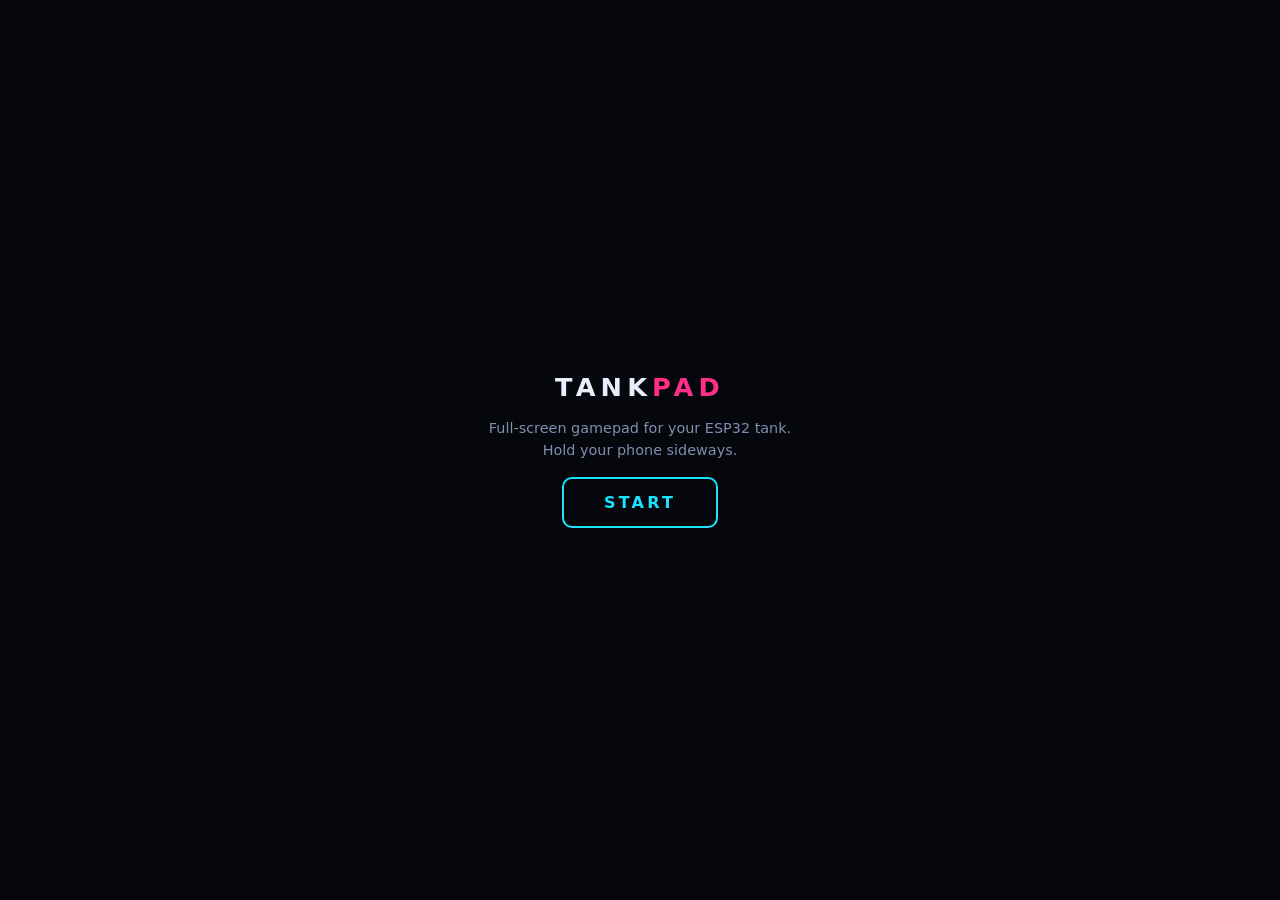
==== commit 8711a9f2: "Update index.html" ====
--- a/esp_tank/index.html
+++ b/esp_tank/index.html
@@ -2,486 +2,271 @@
 <html lang="en">
 <head>
 <meta charset="utf-8">
-<meta name="viewport" content="width=device-width,initial-scale=1,maximum-scale=1,user-scalable=no">
-<title>ESP32 Forza Gamepad UI</title>
+<meta http-equiv="Content-Security-Policy" content="default-src 'none'; script-src 'unsafe-inline'; style-src 'unsafe-inline'; base-uri 'none'; form-action 'none'">
+<meta name="referrer" content="no-referrer">
+<meta name="viewport" content="width=device-width,initial-scale=1,viewport-fit=cover">
+<meta name="theme-color" content="#05070c">
+<title>Tank Pad</title>
 <style>
-  :root{
-    --bg1:#0b1120; --bg2:#1e293b; --card:#131c31; --edge:#2b3a55;
-    --text:#e2e8f0; --muted:#94a3b8; --accent:#22d3ee; --accent2:#818cf8;
-    --stop:#ef4444; --ok:#22c55e; --warn:#f59e0b;
-  }
-  *{box-sizing:border-box;-webkit-tap-highlight-color:transparent;user-select:none;-webkit-user-select:none}
-  html,body{margin:0;height:100%;overflow:hidden;background:radial-gradient(circle at 50% 0%,var(--bg2),var(--bg1) 70%);color:var(--text);font-family:system-ui,-apple-system,sans-serif;touch-action:none}
-
-  .gamepad-shell{
-    width:100%;height:100%;max-width:960px;margin:0 auto;padding:12px;
-    display:grid;
-    grid-template-columns:1fr 1.15fr 1fr;
-    grid-template-rows:auto 1fr;
-    gap:12px;align-items:center;
-  }
-
-  /* Portrait adaptation */
-  @media (max-width: 680px) and (orientation: portrait) {
-    .gamepad-shell{
-      grid-template-columns:1fr 1fr;
-      grid-template-rows:auto auto 1fr;
-      overflow-y:auto;
-    }
-    .hud-center{grid-column:1 / -1;order:1}
-    .left-wing{order:2}
-    .right-wing{order:3}
-  }
-
-  .panel{
-    background:linear-gradient(160deg,rgba(255,255,255,.04),rgba(255,255,255,0));
-    background-color:var(--card);border:1px solid var(--edge);border-radius:24px;
-    padding:14px;box-shadow:0 10px 28px rgba(0,0,0,.45);
-    display:flex;flex-direction:column;align-items:center;justify-content:space-between;
-    height:100%;
-  }
-
-  /* Center HUD */
-  .hud-center{justify-content:center;gap:10px}
-  .top-bar{width:100%;display:flex;justify-content:space-between;align-items:center}
-  h1{font-size:1.05rem;margin:0;letter-spacing:.6px}
-  h1 span{color:var(--accent)}
-  .bt-btn{
-    width:100%;padding:11px;border-radius:12px;border:none;
-    font-size:.9rem;font-weight:700;background:var(--accent);color:#06121f;cursor:pointer;
-  }
-  .badges{width:100%;display:flex;justify-content:space-between;font-size:.75rem;color:var(--muted)}
-  .badge{padding:2px 8px;border-radius:99px;font-weight:700;background:#1e293b;color:var(--muted)}
-  .badge.on{background:var(--ok);color:#052e16}
-
-  .telem{width:100%;display:grid;grid-template-columns:1fr 1fr;gap:8px;text-align:center}
-  .t-box{background:#090f1d;border:1px solid var(--edge);border-radius:12px;padding:8px}
-  .t-box small{display:block;font-size:.65rem;color:var(--muted);text-transform:uppercase}
-  .t-box b{font-size:1.25rem;color:var(--accent)}
-
-  .slider-wrap{width:100%}
-  .slider-head{display:flex;justify-content:space-between;font-size:.75rem;margin-bottom:4px;color:var(--muted)}
-  .slider-head b{color:var(--accent)}
-  input[type=range]{
-    -webkit-appearance:none;appearance:none;width:100%;height:10px;border-radius:99px;outline:none;
-    background:linear-gradient(90deg,var(--accent2),var(--accent)) 0/var(--fill,80%) 100% no-repeat,#090f1d;
-    border:1px solid var(--edge);
-  }
-  input[type=range]::-webkit-slider-thumb{
-    -webkit-appearance:none;width:24px;height:24px;border-radius:50%;
-    background:#fff;border:3px solid var(--accent);
-  }
-
-  /* Left Wing: Virtual Stick + D-Pad */
-  .stick-zone{
-    position:relative;width:150px;height:150px;border-radius:50%;
-    background:radial-gradient(circle,#1e293b 0%,#090f1d 75%);
-    border:2px solid var(--edge);box-shadow:inset 0 4px 14px rgba(0,0,0,.7);
-    display:flex;align-items:center;justify-content:center;touch-action:none;
-  }
-  .stick-cross{
-    position:absolute;width:80%;height:2px;background:rgba(148,163,184,.18);pointer-events:none;
-  }
-  .stick-knob{
-    position:absolute;width:64px;height:64px;border-radius:50%;
-    background:radial-gradient(circle at 35% 30%,#38bdf8,#0284c7);
-    border:3px solid #bae6fd;box-shadow:0 6px 16px rgba(0,0,0,.6);
-    transform:translate(0px,0px);pointer-events:none;transition:background .15s;
-  }
-  .stick-zone.active .stick-knob{background:radial-gradient(circle at 35% 30%,#a5f3fc,#22d3ee);box-shadow:0 0 20px rgba(34,211,238,.6)}
-
-  /* D-Pad */
-  .dpad{
-    display:grid;grid-template-columns:repeat(3,40px);grid-template-rows:repeat(3,40px);gap:4px;
-  }
-  .d-btn{
-    background:#19253d;border:1px solid var(--edge);border-radius:10px;
-    color:var(--text);display:flex;align-items:center;justify-content:center;
-    font-size:1rem;font-weight:700;box-shadow:0 3px 0 #090f1d;
-  }
-  .d-btn.active{background:var(--accent);color:#06121f;transform:translateY(2px);box-shadow:0 1px 0 #090f1d}
-
-  /* Right Wing: Analog L2/R2 Pedals + ABXY */
-  .triggers{
-    width:100%;display:grid;grid-template-columns:1fr 1fr;gap:12px;flex:1;max-height:175px;
-  }
-  .trig-pad{
-    position:relative;background:#090f1d;border:2px solid var(--edge);border-radius:18px;
-    overflow:hidden;display:flex;flex-direction:column;justify-content:space-between;
-    padding:10px;align-items:center;touch-action:none;cursor:pointer;
-  }
-  .trig-fill{
-    position:absolute;bottom:0;left:0;right:0;height:0%;
-    transition:height .04s linear;pointer-events:none;
-  }
-  .trig-pad.l2 .trig-fill{background:linear-gradient(0deg,rgba(239,68,68,.35),rgba(239,68,68,.85))}
-  .trig-pad.r2 .trig-fill{background:linear-gradient(0deg,rgba(34,211,238,.3),rgba(34,211,238,.85))}
-  .trig-pad span,.trig-pad b{position:relative;z-index:1;pointer-events:none}
-  .trig-pad span{font-size:.72rem;color:var(--muted);text-transform:uppercase;letter-spacing:.8px}
-  .trig-pad b{font-size:1.15rem}
-
-  /* ABXY Diamond */
-  .abxy{
-    display:grid;grid-template-columns:repeat(3,42px);grid-template-rows:repeat(3,42px);gap:4px;
-    margin-top:8px;
-  }
-  .f-btn{
-    border-radius:50%;border:1px solid var(--edge);background:#19253d;
-    color:var(--text);font-weight:800;font-size:.85rem;
-    display:flex;align-items:center;justify-content:center;
-    box-shadow:0 4px 0 #090f1d;cursor:pointer;
-  }
-  .f-btn.b-a{border-color:#22c55e;color:#4ade80}
-  .f-btn.b-b{border-color:#ef4444;color:#f87171}
-  .f-btn.b-x{border-color:#38bdf8;color:#7dd3fc}
-  .f-btn.b-y{border-color:#eab308;color:#fde047}
-  .f-btn.active{transform:translateY(3px);background:var(--stop);color:#fff;box-shadow:0 1px 0 #090f1d}
-
-  .sub-label{font-size:.7rem;color:var(--muted);text-align:center;margin-top:4px}
+:root{--bg:#05070c;--body1:#1c2232;--body2:#0d111b;--line:#2a3550;--text:#e8eefb;--dim:#7f8fb0;--cyan:#19e3ff;--pink:#ff2e88;--lime:#b6ff3b;--red:#ff3b3b;--led:var(--red);
+--mono:ui-monospace,"Cascadia Mono",Menlo,Consolas,monospace;--font:"Bahnschrift","Segoe UI",system-ui,sans-serif}
+*{box-sizing:border-box;-webkit-tap-highlight-color:transparent;-webkit-user-select:none;user-select:none}
+html,body{margin:0;height:100%;overflow:hidden;background:var(--bg);color:var(--text);font-family:var(--font);touch-action:none;overscroll-behavior:none}
+button{font:inherit;color:inherit;cursor:pointer}
+:focus-visible{outline:2px solid var(--cyan);outline-offset:2px}
+
+/* controller body */
+.shell{position:fixed;inset:max(6px,env(safe-area-inset-top)) max(6px,env(safe-area-inset-right)) max(6px,env(safe-area-inset-bottom)) max(6px,env(safe-area-inset-left));
+  border-radius:clamp(24px,6vh,52px);background:linear-gradient(180deg,var(--body1),var(--body2));
+  box-shadow:inset 0 2px 0 rgba(255,255,255,.07),inset 0 -6px 18px rgba(0,0,0,.6),0 0 0 1px #000;
+  display:grid;grid-template-columns:1fr minmax(210px,.95fr) 1fr;gap:2vw;padding:3vh 3vw;align-items:center}
+.shell::before{content:"";position:absolute;top:0;left:30%;right:30%;height:3px;border-radius:0 0 4px 4px;background:var(--led);box-shadow:0 0 18px 2px var(--led);transition:.3s}
+.shell.live{--led:var(--cyan)}
+body.pad .virt{opacity:.3;pointer-events:none}
+
+/* left: stick */
+.left{display:flex;justify-content:center}
+.ring{position:relative;width:min(100%,64vh);aspect-ratio:1;border-radius:50%;
+  background:radial-gradient(circle,#0a0e17 55%,#161d2e 56%,#0a0e17 72%,#1b2336 73%);box-shadow:inset 0 6px 20px #000,0 2px 0 rgba(255,255,255,.06)}
+.ring::before{content:"";position:absolute;inset:10%;border-radius:50%;border:2px dashed #223050}
+.stick{position:absolute;inset:0;border-radius:50%;touch-action:none}
+.knob{position:absolute;left:50%;top:50%;width:42%;aspect-ratio:1;margin:-21% 0 0 -21%;border-radius:50%;pointer-events:none;
+  background:radial-gradient(circle at 50% 50%,#10151f 0 38%,#1d2538 39% 46%,#10151f 47%),radial-gradient(circle at 35% 30%,#3a4666,#0d1220);
+  border:3px solid #3a4666;box-shadow:0 10px 22px #000c,inset 0 2px 0 rgba(255,255,255,.12)}
+.stick.on+.knob{border-color:var(--cyan);box-shadow:0 0 26px rgba(25,227,255,.45),0 10px 22px #000c}
+
+/* center: screen */
+.mid{display:flex;flex-direction:column;gap:1.6vh;padding:1.8vh 14px;border-radius:18px;background:#070a12;border:1px solid var(--line);box-shadow:inset 0 0 30px rgba(25,227,255,.06)}
+.row{display:flex;align-items:center;gap:8px}
+.brand{font-weight:800;letter-spacing:.16em;font-size:clamp(.85rem,2.6vh,1.1rem);margin-right:auto}.brand i{font-style:normal;color:var(--pink)}
+.seg{display:flex;border:1px solid var(--line);border-radius:8px;overflow:hidden}
+.seg button{border:0;background:none;padding:6px 10px;font-weight:700;font-size:.7rem;letter-spacing:.06em;color:var(--dim)}
+.seg button[aria-pressed=true]{background:var(--cyan);color:#001018}
+.btn{border:1px solid var(--cyan);background:none;color:var(--cyan);border-radius:8px;padding:8px 10px;font-weight:800;font-size:.72rem;letter-spacing:.08em;flex:1}
+.btn.live{background:var(--cyan);color:#001018}
+.btn.sq{flex:0 0 auto;border-color:var(--line);color:var(--dim)}
+.state{font-size:.68rem;color:var(--dim);display:flex;justify-content:space-between}
+.state b{color:var(--text);font-weight:700}
+.tr .lab{display:flex;justify-content:space-between;font-size:.66rem;font-weight:700;letter-spacing:.1em;color:var(--dim);margin-bottom:3px}
+.tr b{font-family:var(--mono);color:var(--text);font-size:.85rem}
+.bar{position:relative;height:12px;border-radius:3px;background:#0d121d;border:1px solid var(--line)}
+.bar::after{content:"";position:absolute;left:50%;top:-2px;bottom:-2px;width:2px;background:var(--dim)}
+.bar i{position:absolute;top:0;bottom:0;left:50%;width:0;border-radius:2px}
+.pw .lab{display:flex;justify-content:space-between;font-size:.66rem;font-weight:700;letter-spacing:.1em;color:var(--dim);margin-bottom:5px}
+.pw b{font-family:var(--mono);color:var(--lime)}
+input[type=range]{-webkit-appearance:none;appearance:none;width:100%;height:10px;border-radius:5px;background:linear-gradient(90deg,var(--lime) var(--f,80%),#0d121d var(--f,80%));border:1px solid var(--line);touch-action:pan-x}
+input[type=range]::-webkit-slider-thumb{-webkit-appearance:none;width:20px;height:26px;border-radius:5px;background:var(--text);border:2px solid var(--lime)}
+input[type=range]::-moz-range-thumb{width:18px;height:24px;border-radius:5px;background:var(--text);border:2px solid var(--lime)}
+
+/* right: pedals + brake */
+.right{display:grid;grid-template-columns:1fr 1.25fr;grid-template-rows:auto 1fr;gap:2vh 1.6vw;height:100%;max-height:78vh;justify-self:center;width:min(100%,420px)}
+.brake{grid-column:1;justify-self:center;width:min(100%,19vh);aspect-ratio:1;border-radius:50%;border:3px solid #5a1a1a;touch-action:none;font-weight:800;letter-spacing:.12em;font-size:clamp(.6rem,2vh,.8rem);
+  background:radial-gradient(circle at 35% 30%,#ff6a6a,#a10f0f);color:#fff;box-shadow:0 6px 0 #4a0a0a,0 10px 20px #000a}
+.brake.on{transform:translateY(5px);box-shadow:0 1px 0 #4a0a0a,0 0 28px rgba(255,59,59,.7)}
+.pedal{position:relative;overflow:hidden;border-radius:16px 16px 22px 22px;border:2px solid var(--line);touch-action:none;
+  background:repeating-linear-gradient(0deg,#121827 0 7px,#0d121d 7px 14px);display:flex;flex-direction:column;justify-content:space-between;align-items:center;padding:10px 4px}
+.pedal.l{grid-column:1;grid-row:2}.pedal.r{grid-column:2;grid-row:1/3}
+.pedal i{position:absolute;inset:auto 0 0 0;height:0;pointer-events:none;opacity:.9}
+.pedal.r i{background:linear-gradient(0deg,#0a6d80,var(--cyan))}.pedal.l i{background:linear-gradient(0deg,#7a1240,var(--pink))}
+.pedal b,.pedal span{position:relative;pointer-events:none;text-shadow:0 1px 4px #000}
+.pedal b{font-family:var(--mono);font-size:clamp(.85rem,2.6vh,1.15rem)}
+.pedal span{font-size:.66rem;font-weight:800;letter-spacing:.14em}
+.pedal.hot.r{border-color:var(--cyan)}.pedal.hot.l{border-color:var(--pink)}
+
+#toast{position:fixed;left:50%;bottom:14px;transform:translate(-50%,30px);opacity:0;transition:.25s;padding:9px 14px;background:#1a0f16;border:1px solid var(--pink);border-radius:8px;font-size:.8rem;max-width:90vw;text-align:center;pointer-events:none;z-index:30}
+#toast.show{opacity:1;transform:translate(-50%,0)}
+
+/* overlays */
+.over{position:fixed;inset:0;z-index:20;background:var(--bg);display:flex;flex-direction:column;align-items:center;justify-content:center;gap:16px;text-align:center;padding:20px}
+.over h1{margin:0;letter-spacing:.2em;font-size:1.6rem}.over h1 i{font-style:normal;color:var(--pink)}
+.over p{margin:0;color:var(--dim);font-size:.9rem;max-width:34ch;line-height:1.5}
+.go{padding:14px 40px;border:2px solid var(--cyan);background:none;color:var(--cyan);font-weight:800;letter-spacing:.2em;border-radius:10px;font-size:1rem}
+#rotate{display:none;z-index:25}
+.phone{width:46px;height:76px;border:3px solid var(--cyan);border-radius:9px;animation:rot 2.4s ease-in-out infinite}
+@keyframes rot{0%,20%{transform:rotate(0)}60%,100%{transform:rotate(-90deg)}}
+@media (max-width:820px) and (orientation:portrait){#rotate{display:flex}}
+@media (max-height:420px){.state,.brand{display:none}.mid{gap:1.2vh}}
+@media (prefers-reduced-motion:reduce){*{animation:none!important;transition:none!important}}
 </style>
 </head>
 <body>
-
-<div class="gamepad-shell">
-
-  <!-- LEFT SIDE: Steering Stick + D-Pad -->
-  <div class="panel left-wing">
-    <div class="sub-label"><b>LEFT STICK</b> &middot; Steer / Axis Spin</div>
-    <div class="stick-zone" id="stickZone">
-      <div class="stick-cross"></div>
-      <div class="stick-knob" id="stickKnob"></div>
+<div class="shell" id="shell">
+  <div class="left virt">
+    <div class="ring"><div class="stick" id="stick" aria-label="Steering stick"></div><div class="knob" id="knob"></div></div>
+  </div>
+
+  <div class="mid">
+    <div class="row"><div class="brand">TANK<i>PAD</i></div>
+      <div class="seg" role="group" aria-label="Input mode"><button id="mTouch" aria-pressed="true">TOUCH</button><button id="mPad" aria-pressed="false">GAMEPAD</button></div>
     </div>
-
-    <div class="dpad">
-      <div></div>
-      <div class="d-btn" data-dp="U">&#9650;</div>
-      <div></div>
-      <div class="d-btn" data-dp="L">&#9664;</div>
-      <div></div>
-      <div class="d-btn" data-dp="R">&#9654;</div>
-      <div></div>
-      <div class="d-btn" data-dp="D">&#9660;</div>
-      <div></div>
-    </div>
-    <div class="sub-label">D-Pad Digital Override</div>
+    <div class="row"><button class="btn" id="btBtn">CONNECT TANK</button><button class="btn sq" id="fsBtn" aria-label="Fullscreen">&#x26F6;</button></div>
+    <div class="state"><span>Tank <b id="btTxt">offline</b></span><span>Pad <b id="gpTxt">none</b></span></div>
+    <div class="tr"><div class="lab"><span>LEFT TRACK</span><b id="lVal">0%</b></div><div class="bar"><i id="lBar"></i></div></div>
+    <div class="tr"><div class="lab"><span>RIGHT TRACK</span><b id="rVal">0%</b></div><div class="bar"><i id="rBar"></i></div></div>
+    <div class="pw"><div class="lab"><span>POWER LIMIT</span><b id="sv">80%</b></div><input type="range" id="speed" min="20" max="100" value="80" aria-label="Power limit"></div>
   </div>
 
-  <!-- CENTER HUD: BLE Connect, Speed Cap, Telemetry -->
-  <div class="panel hud-center">
-    <div class="top-bar">
-      <h1>FORZA <span>TANK PAD</span></h1>
-    </div>
-
-    <button class="bt-btn" id="btBtn">Connect Bluetooth Tank</button>
-
-    <div class="badges">
-      <span>BLE: <b class="badge" id="btStat">Offline</b></span>
-      <span>Shooter III: <b class="badge" id="gpStat">None</b></span>
-    </div>
-
-    <div class="telem">
-      <div class="t-box"><small>Left Track</small><b id="lVal">0%</b></div>
-      <div class="t-box"><small>Right Track</small><b id="rVal">0%</b></div>
-    </div>
-
-    <div class="slider-wrap">
-      <div class="slider-head"><span>MAX POWER LIMIT</span><b id="sv">80%</b></div>
-      <input type="range" id="speed" min="20" max="100" value="80">
-    </div>
-
-    <div class="sub-label">
-      Hold/Slide <b>R2</b> (Gas) or <b>L2</b> (Brake/Rev) + Drag <b>Left Stick</b> to steer.<br>
-      Keyboard: W A S D / Arrows &middot; Space or A/B/X/Y = E-Brake
-    </div>
+  <div class="right virt">
+    <button class="brake" id="brake">E-BRAKE</button>
+    <div class="pedal l" id="l2"><i></i><span>REV</span><b>0%</b></div>
+    <div class="pedal r" id="r2"><i></i><span>GAS</span><b>0%</b></div>
   </div>
-
-  <!-- RIGHT SIDE: Analog L2/R2 Triggers + ABXY -->
-  <div class="panel right-wing">
-    <div class="sub-label"><b>ANALOG TRIGGERS</b> (Slide Up = More Power)</div>
-    <div class="triggers">
-      <div class="trig-pad l2" id="l2Pad">
-        <div class="trig-fill" id="l2Fill"></div>
-        <span>L2 Brake/Rev</span>
-        <b id="l2Txt">0%</b>
-      </div>
-      <div class="trig-pad r2" id="r2Pad">
-        <div class="trig-fill" id="r2Fill"></div>
-        <span>R2 Throttle</span>
-        <b id="r2Txt">0%</b>
-      </div>
-    </div>
-
-    <div class="abxy">
-      <div></div>
-      <div class="f-btn b-y" data-eb="Y">Y</div>
-      <div></div>
-      <div class="f-btn b-x" data-eb="X">X</div>
-      <div></div>
-      <div class="f-btn b-b" data-eb="B">B</div>
-      <div></div>
-      <div class="f-btn b-a" data-eb="A">A</div>
-      <div></div>
-    </div>
-    <div class="sub-label">A / B / X / Y = Emergency Brake</div>
-  </div>
-
 </div>
 
+<div class="over" id="start">
+  <h1>TANK<i>PAD</i></h1>
+  <p>Full-screen gamepad for your ESP32 tank. Hold your phone sideways.</p>
+  <button class="go" id="goBtn">START</button>
+</div>
+<div class="over" id="rotate"><div class="phone"></div><p>Rotate your phone to landscape</p></div>
+<div id="toast" role="status"></div>
+
 <script>
+"use strict";
 const SERVICE_UUID = "19b10000-e8f2-537e-4f6c-d104768a1214";
 const CHAR_UUID    = "19b10001-e8f2-537e-4f6c-d104768a1214";
-
-// Sharp cornering factor when moving + steering (1.15 locks inside belt at ~87% stick and counter-rotates at 100%)
 const TURN_SHARPNESS = 1.15;
-
-let bleChar = null, busy = false;
-const btBtn  = document.getElementById('btBtn');
-const btStat = document.getElementById('btStat');
-const gpStat = document.getElementById('gpStat');
-const speed  = document.getElementById('speed'), sv = document.getElementById('sv');
-const lVal   = document.getElementById('lVal'),  rVal = document.getElementById('rVal');
-
-// On-screen touch state
-let touchSteer = 0, touchSteerY = 0, stickActive = false;
-let touchR2 = 0, touchL2 = 0;
-let touchEBrake = false;
-const dpadHeld = new Set();
+const $ = id => document.getElementById(id);
+const clamp = (v,a,b) => Math.max(a, Math.min(b, v));
+const buzz = ms => { try { navigator.vibrate && navigator.vibrate(ms); } catch(_){} };
+
+let bleChar = null, bleDev = null, busy = false, lastSent = "", lastSentAt = 0, mode = "touch";
+const T = {steerX:0, steerY:0, stick:false, r2:0, l2:0, brake:false};
 const keys = new Set();
 
-function fillSlider() {
-  speed.style.setProperty('--fill', speed.value + '%');
-  sv.textContent = speed.value + '%';
-}
-speed.addEventListener('input', fillSlider);
-fillSlider();
-
-// ---------- Web Bluetooth Connection ----------
-btBtn.onclick = async () => {
+let tt; function toast(m){ const t=$("toast"); t.textContent=m; t.classList.add("show"); clearTimeout(tt); tt=setTimeout(()=>t.classList.remove("show"),3500); }
+function resetInputs(){ Object.assign(T,{steerX:0,steerY:0,stick:false,r2:0,l2:0,brake:false}); keys.clear(); $("stick").classList.remove("on"); $("brake").classList.remove("on"); }
+
+/* start: fullscreen + landscape lock */
+async function enterFull(){
+  try { await document.documentElement.requestFullscreen({navigationUI:"hide"}); } catch(_){}
+  try { await screen.orientation.lock("landscape"); } catch(_){}
+}
+$("goBtn").onclick = async () => { $("start").style.display = "none"; await enterFull(); };
+$("fsBtn").onclick = () => document.fullscreenElement ? document.exitFullscreen() : enterFull();
+
+/* mode toggle */
+function setMode(m){
+  mode = m; resetInputs();
+  document.body.classList.toggle("pad", m==="pad");
+  $("mTouch").setAttribute("aria-pressed", m==="touch"); $("mPad").setAttribute("aria-pressed", m==="pad");
+  try { localStorage.setItem("tankpad.mode", m); } catch(_){}
+}
+$("mTouch").onclick = () => setMode("touch"); $("mPad").onclick = () => setMode("pad");
+try { const s = localStorage.getItem("tankpad.mode"); if (s==="pad"||s==="touch") setMode(s); } catch(_){}
+addEventListener("gamepadconnected", e => { toast("Gamepad connected"); setMode("pad"); });
+addEventListener("gamepaddisconnected", () => { toast("Gamepad lost. Back to touch."); setMode("touch"); });
+
+/* power */
+const speed = $("speed");
+function fill(){ speed.style.setProperty("--f", speed.value+"%"); $("sv").textContent = speed.value+"%"; }
+speed.addEventListener("input", fill); fill();
+
+/* wake lock */
+async function keepAwake(){ try { await navigator.wakeLock.request("screen"); } catch(_){} }
+document.addEventListener("visibilitychange", () => { if (!document.hidden && bleChar) keepAwake(); });
+
+/* bluetooth */
+function setBt(on){
+  $("btTxt").textContent = on ? "connected" : "offline";
+  $("btBtn").textContent = on ? "DISCONNECT" : "CONNECT TANK";
+  $("btBtn").classList.toggle("live", on); $("shell").classList.toggle("live", on);
+}
+$("btBtn").onclick = async () => {
+  if (bleDev && bleDev.gatt.connected) { bleDev.gatt.disconnect(); return; }
+  if (!navigator.bluetooth) { toast("Web Bluetooth needs Chrome or Edge over HTTPS."); return; }
   try {
-    const dev = await navigator.bluetooth.requestDevice({
-      filters: [{ name: "ESP32-Tank" }],
-      optionalServices: [SERVICE_UUID]
-    });
-    dev.addEventListener('gattserverdisconnected', () => {
-      bleChar = null;
-      btStat.textContent = "Offline";
-      btStat.classList.remove('on');
-    });
+    const dev = await navigator.bluetooth.requestDevice({filters:[{name:"ESP32-Tank"}], optionalServices:[SERVICE_UUID]});
+    dev.addEventListener("gattserverdisconnected", () => { bleChar=null; bleDev=null; setBt(false); toast("Tank disconnected"); });
     const srv = await dev.gatt.connect();
     const svc = await srv.getPrimaryService(SERVICE_UUID);
     bleChar = await svc.getCharacteristic(CHAR_UUID);
-    btStat.textContent = "Connected";
-    btStat.classList.add('on');
-  } catch (e) {
-    alert("BLE Error: " + e.message);
+    bleDev = dev; setBt(true); keepAwake(); toast("Tank connected");
+  } catch (e) { if (e.name !== "NotFoundError") toast("Bluetooth: " + (e.message || e.name)); }
+};
+
+/* stick */
+const stick = $("stick"), knob = $("knob");
+let maxPx = 40;
+function stickMove(e){
+  const r = stick.getBoundingClientRect(); maxPx = r.width * 0.29;
+  let dx = e.clientX-(r.left+r.width/2), dy = e.clientY-(r.top+r.height/2);
+  const d = Math.hypot(dx,dy); if (d > maxPx) { dx*=maxPx/d; dy*=maxPx/d; }
+  T.steerX = clamp(dx/maxPx,-1,1); T.steerY = clamp(dy/maxPx,-1,1);
+}
+stick.addEventListener("pointerdown", e => { e.preventDefault(); stick.setPointerCapture(e.pointerId); T.stick=true; stick.classList.add("on"); stickMove(e); });
+stick.addEventListener("pointermove", e => { if (T.stick) stickMove(e); });
+["pointerup","pointercancel","lostpointercapture"].forEach(ev => stick.addEventListener(ev, () => { T.stick=false; T.steerX=T.steerY=0; stick.classList.remove("on"); }));
+
+/* pedals */
+function bindPedal(el, key){
+  let on = false;
+  const calc = e => { const r = el.getBoundingClientRect(); T[key] = clamp(1-(e.clientY-r.top)/r.height, 0.2, 1); };
+  el.addEventListener("pointerdown", e => { e.preventDefault(); el.setPointerCapture(e.pointerId); on=true; calc(e); buzz(8); });
+  el.addEventListener("pointermove", e => { if (on) calc(e); });
+  ["pointerup","pointercancel","lostpointercapture"].forEach(ev => el.addEventListener(ev, () => { on=false; T[key]=0; }));
+}
+bindPedal($("r2"),"r2"); bindPedal($("l2"),"l2");
+
+/* e-brake */
+const brake = $("brake");
+brake.addEventListener("pointerdown", e => { e.preventDefault(); brake.setPointerCapture(e.pointerId); T.brake=true; brake.classList.add("on"); buzz(25); });
+["pointerup","pointercancel","lostpointercapture"].forEach(ev => brake.addEventListener(ev, () => { T.brake=false; brake.classList.remove("on"); }));
+
+/* keyboard */
+const KEYS = ["w","a","s","d","arrowup","arrowdown","arrowleft","arrowright"," "];
+addEventListener("keydown", e => { const k=e.key.toLowerCase(); if (KEYS.includes(k)) { e.preventDefault(); keys.add(k); } });
+addEventListener("keyup", e => keys.delete(e.key.toLowerCase()));
+
+/* failsafe */
+function failsafe(){ resetInputs(); if (bleChar) send([0,0], true); }
+addEventListener("blur", failsafe); addEventListener("pagehide", failsafe);
+document.addEventListener("visibilitychange", () => { if (document.hidden) failsafe(); });
+
+/* input mixing */
+const dz = (v,d=0.12) => Math.abs(v)<d ? 0 : (v-Math.sign(v)*d)/(1-d);
+function sample(){
+  const cap = +speed.value;
+  const gp = [...(navigator.getGamepads ? navigator.getGamepads() : [])].find(Boolean);
+  $("gpTxt").textContent = gp ? "ready" : "none";
+  let r2=0, l2=0, steer=0, eb=false;
+  if (mode==="pad" && gp) {
+    r2 = gp.buttons[7]?.value||0; l2 = gp.buttons[6]?.value||0; steer = dz(gp.axes[0]||0);
+    eb = [0,1,2,3].some(i => gp.buttons[i]?.pressed);
+    if (gp.buttons[12]?.pressed) r2=1; if (gp.buttons[13]?.pressed) l2=1;
+    if (gp.buttons[14]?.pressed) steer=-1; if (gp.buttons[15]?.pressed) steer=1;
+  } else if (mode==="touch") { r2=T.r2; l2=T.l2; steer=T.steerX; }
+  if (keys.has("w")||keys.has("arrowup")) r2=1;
+  if (keys.has("s")||keys.has("arrowdown")) l2=1;
+  if (keys.has("a")||keys.has("arrowleft")) steer=-1;
+  if (keys.has("d")||keys.has("arrowright")) steer=1;
+  eb = eb || T.brake || keys.has(" ");
+
+  const m = stick.clientWidth*0.29 || maxPx;
+  knob.style.transform = `translate(${steer*m}px,${(T.stick?T.steerY:0)*m}px)`;
+  for (const [id,v] of [["r2",r2],["l2",l2]]) {
+    const el=$(id); el.querySelector("i").style.height = Math.round(v*100)+"%";
+    el.querySelector("b").textContent = Math.round(v*100)+"%"; el.classList.toggle("hot", v>0.02);
   }
-};
-
-// ---------- Virtual Left Analog Stick ----------
-const stickZone = document.getElementById('stickZone');
-const stickKnob = document.getElementById('stickKnob');
-const MAX_RAD   = 44;
-
-function updateStickFromPointer(e) {
-  const rect = stickZone.getBoundingClientRect();
-  const cx = rect.left + rect.width / 2;
-  const cy = rect.top + rect.height / 2;
-  let dx = e.clientX - cx;
-  let dy = e.clientY - cy;
-  const dist = Math.hypot(dx, dy);
-  if (dist > MAX_RAD) {
-    dx = (dx / dist) * MAX_RAD;
-    dy = (dy / dist) * MAX_RAD;
-  }
-  touchSteer  = Math.max(-1, Math.min(1, dx / MAX_RAD));
-  touchSteerY = Math.max(-1, Math.min(1, dy / MAX_RAD));
-}
-
-stickZone.addEventListener('pointerdown', e => {
-  e.preventDefault();
-  stickZone.setPointerCapture(e.pointerId);
-  stickActive = true;
-  stickZone.classList.add('active');
-  updateStickFromPointer(e);
-});
-stickZone.addEventListener('pointermove', e => {
-  if (!stickActive) return;
-  updateStickFromPointer(e);
-});
-['pointerup','pointercancel'].forEach(ev =>
-  stickZone.addEventListener(ev, () => {
-    stickActive = false;
-    touchSteer = 0;
-    touchSteerY = 0;
-    stickZone.classList.remove('active');
-  })
-);
-
-// ---------- Virtual Analog Triggers (L2 & R2) ----------
-function bindTriggerPad(padEl, setFn) {
-  let active = false;
-  function calcVal(e) {
-    const rect = padEl.getBoundingClientRect();
-    // Bottom of pad = 0.25, Top of pad = 1.0 (so even tapping bottom gives gentle movement)
-    const rel = 1 - ((e.clientY - rect.top) / rect.height);
-    const val = Math.max(0.2, Math.min(1.0, rel));
-    setFn(val);
-  }
-  padEl.addEventListener('pointerdown', e => {
-    e.preventDefault();
-    padEl.setPointerCapture(e.pointerId);
-    active = true;
-    calcVal(e);
-  });
-  padEl.addEventListener('pointermove', e => {
-    if (active) calcVal(e);
-  });
-  ['pointerup','pointercancel'].forEach(ev =>
-    padEl.addEventListener(ev, () => { active = false; setFn(0); })
-  );
-}
-bindTriggerPad(document.getElementById('r2Pad'), v => { touchR2 = v; });
-bindTriggerPad(document.getElementById('l2Pad'), v => { touchL2 = v; });
-
-// ---------- Virtual D-Pad & Face Buttons ----------
-document.querySelectorAll('.d-btn').forEach(btn => {
-  const dir = btn.dataset.dp;
-  btn.addEventListener('pointerdown', e => {
-    e.preventDefault();
-    btn.setPointerCapture(e.pointerId);
-    dpadHeld.add(dir);
-    btn.classList.add('active');
-  });
-  ['pointerup','pointercancel'].forEach(ev =>
-    btn.addEventListener(ev, () => {
-      dpadHeld.delete(dir);
-      btn.classList.remove('active');
-    })
-  );
-});
-
-document.querySelectorAll('.f-btn').forEach(btn => {
-  btn.addEventListener('pointerdown', e => {
-    e.preventDefault();
-    btn.setPointerCapture(e.pointerId);
-    touchEBrake = true;
-    btn.classList.add('active');
-  });
-  ['pointerup','pointercancel'].forEach(ev =>
-    btn.addEventListener(ev, () => {
-      touchEBrake = false;
-      btn.classList.remove('active');
-    })
-  );
-});
-
-// ---------- Keyboard Support ----------
-addEventListener('keydown', e => {
-  const k = e.key.toLowerCase();
-  if (['w','a','s','d','arrowup','arrowdown','arrowleft','arrowright',' '].includes(k)) {
-    e.preventDefault();
-    keys.add(k);
-  }
-});
-addEventListener('keyup', e => keys.delete(e.key.toLowerCase()));
-addEventListener('blur', () => {
-  keys.clear(); dpadHeld.clear();
-  touchR2 = 0; touchL2 = 0; touchSteer = 0; touchSteerY = 0; touchEBrake = false;
-});
-
-// ---------- Combined Forza Input & Visual Sync ----------
-function deadzone(v, dz = 0.12) {
-  if (Math.abs(v) < dz) return 0;
-  return (v - Math.sign(v) * dz) / (1 - dz);
-}
-
-const l2Fill = document.getElementById('l2Fill'), l2Txt = document.getElementById('l2Txt');
-const r2Fill = document.getElementById('r2Fill'), r2Txt = document.getElementById('r2Txt');
-
-function sampleControls() {
-  const cap = parseInt(speed.value, 10);
-
-  // Read Physical Gamepad if connected
-  const gps = navigator.getGamepads ? navigator.getGamepads() : [];
-  const gp  = gps[0] || gps[1] || gps[2] || gps[3];
-  let gpR2 = 0, gpL2 = 0, gpSteer = 0, gpEBrake = false;
-  let gpDpU = false, gpDpD = false, gpDpL = false, gpDpR = false;
-
-  if (gp) {
-    gpStat.textContent = "Active";
-    gpStat.classList.add('on');
-    gpR2 = gp.buttons[7]?.value || 0;
-    gpL2 = gp.buttons[6]?.value || 0;
-    gpSteer = deadzone(gp.axes[0] || 0);
-    gpEBrake = !!(gp.buttons[0]?.pressed || gp.buttons[1]?.pressed || gp.buttons[2]?.pressed || gp.buttons[3]?.pressed);
-    gpDpU = !!gp.buttons[12]?.pressed;
-    gpDpD = !!gp.buttons[13]?.pressed;
-    gpDpL = !!gp.buttons[14]?.pressed;
-    gpDpR = !!gp.buttons[15]?.pressed;
-  } else {
-    gpStat.textContent = "None";
-    gpStat.classList.remove('on');
-  }
-
-  // Merge Touch + Keyboard + Physical Gamepad
-  const kbF = keys.has('w') || keys.has('arrowup');
-  const kbB = keys.has('s') || keys.has('arrowdown');
-  const kbL = keys.has('a') || keys.has('arrowleft');
-  const kbR = keys.has('d') || keys.has('arrowright');
-
-  let r2 = Math.max(touchR2, gpR2, (dpadHeld.has('U') || gpDpU || kbF) ? 1.0 : 0);
-  let l2 = Math.max(touchL2, gpL2, (dpadHeld.has('D') || gpDpD || kbB) ? 1.0 : 0);
-
-  let steer = stickActive ? touchSteer : gpSteer;
-  if (dpadHeld.has('L') || gpDpL || kbL) steer = -1.0;
-  if (dpadHeld.has('R') || gpDpR || kbR) steer =  1.0;
-
-  const eBrake = touchEBrake || gpEBrake || keys.has(' ');
-
-  // Animate On-Screen Gamepad UI (mirrors both Touch & Physical Shooter III)
-  stickKnob.style.transform = `translate(${steer * MAX_RAD}px, ${(stickActive ? touchSteerY : 0) * MAX_RAD}px)`;
-  r2Fill.style.height = Math.round(r2 * 100) + '%';
-  r2Txt.textContent   = Math.round(r2 * 100) + '%';
-  l2Fill.style.height = Math.round(l2 * 100) + '%';
-  l2Txt.textContent   = Math.round(l2 * 100) + '%';
-
-  if (eBrake) return [0, 0];
-
-  const throttle = r2 - l2;
-  let l = 0, r = 0;
-
-  if (Math.abs(throttle) < 0.02) {
-    // Zero throttle + Left Stick Left/Right = Spin in place on axis
-    l = steer;
-    r = -steer;
-  } else {
-    // Moving + Steering = Sharp Forza differential cornering
-    l = throttle * (steer > 0 ? 1.0 : 1.0 + steer * TURN_SHARPNESS);
-    r = throttle * (steer < 0 ? 1.0 : 1.0 - steer * TURN_SHARPNESS);
-  }
-
-  const lPct = Math.round(Math.max(-1, Math.min(1, l)) * cap);
-  const rPct = Math.round(Math.max(-1, Math.min(1, r)) * cap);
-  return [lPct, rPct];
-}
-
-// 40 Hz (25 ms) zero-ACK BLE loop
-setInterval(async () => {
-  const [l, r] = sampleControls();
-  lVal.textContent = l + '%';
-  rVal.textContent = r + '%';
-
-  if (!bleChar || busy) return;
+  if (eb) return [0,0];
+  const th = r2-l2; let l, r;
+  if (Math.abs(th)<0.02) { l=steer; r=-steer; }
+  else { l = th*(steer>0 ? 1 : 1+steer*TURN_SHARPNESS); r = th*(steer<0 ? 1 : 1-steer*TURN_SHARPNESS); }
+  return [Math.round(clamp(l,-1,1)*cap), Math.round(clamp(r,-1,1)*cap)];
+}
+function paint(el,v){ el.style.width=Math.abs(v)/2+"%"; el.style.left = v>=0 ? "50%" : (50-Math.abs(v)/2)+"%"; el.style.background = v>=0 ? "var(--cyan)" : "var(--pink)"; }
+
+/* send on change + 100 ms heartbeat */
+async function send(p, force){
+  if (!bleChar || (busy && !force)) return;
   busy = true;
-  try {
-    const packet = new Int8Array([l, r]);
-    if (bleChar.writeValueWithoutResponse) {
-      await bleChar.writeValueWithoutResponse(packet);
-    } else {
-      await bleChar.writeValue(packet);
-    }
-  } catch (e) {}
+  try { const pkt = new Int8Array(p); await (bleChar.writeValueWithoutResponse ? bleChar.writeValueWithoutResponse(pkt) : bleChar.writeValue(pkt)); lastSent=p.join(","); lastSentAt=performance.now(); } catch(_){}
   busy = false;
+}
+setInterval(() => {
+  const p = sample();
+  $("lVal").textContent = p[0]+"%"; $("rVal").textContent = p[1]+"%"; paint($("lBar"),p[0]); paint($("rBar"),p[1]);
+  if (p.join(",")!==lastSent || performance.now()-lastSentAt>100) send(p);
 }, 25);
 </script>
 </body>
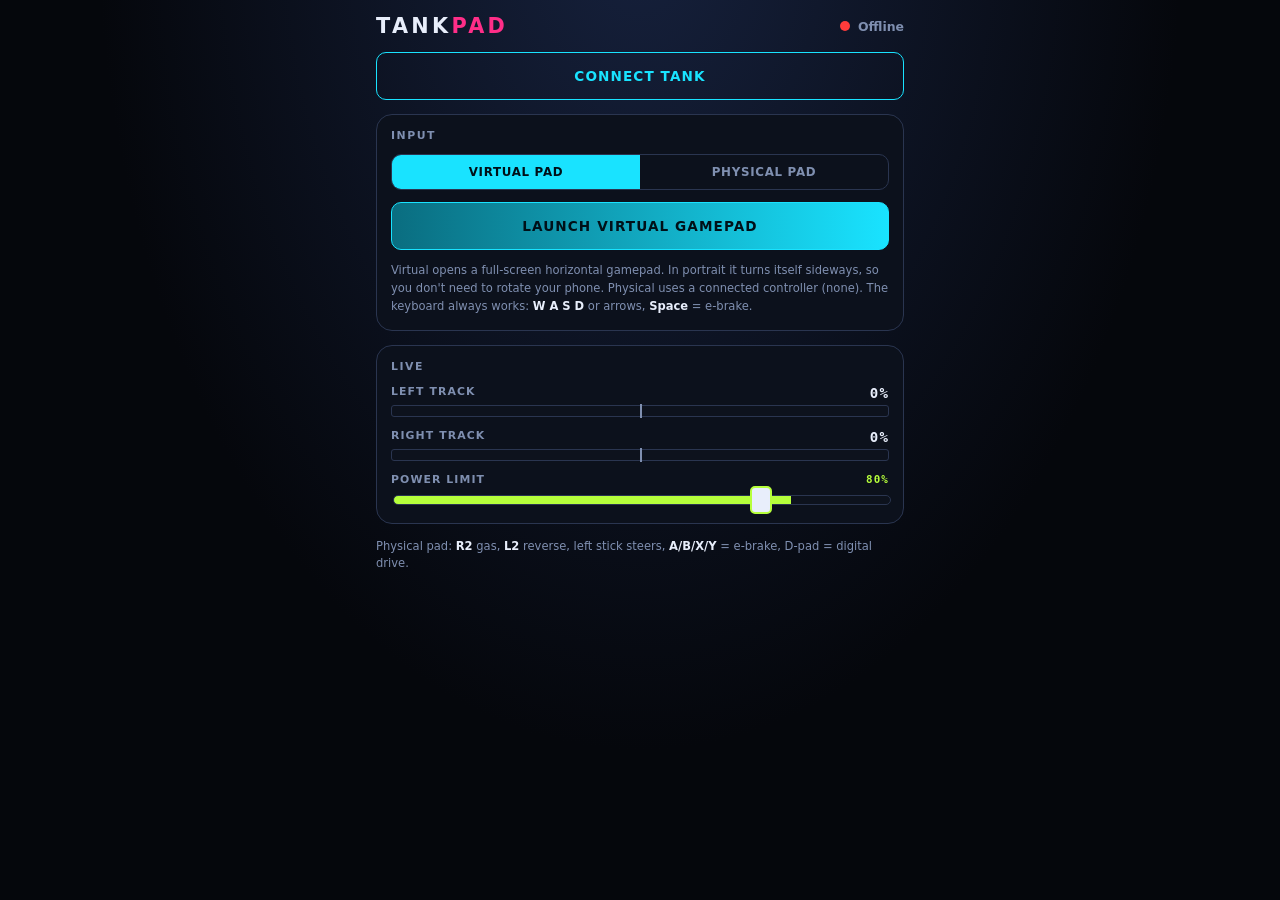
==== commit fcfd64ce: "Update index.html" ====
--- a/esp_tank/index.html
+++ b/esp_tank/index.html
@@ -8,59 +8,69 @@
 <meta name="theme-color" content="#05070c">
 <title>Tank Pad</title>
 <style>
-:root{--bg:#05070c;--body1:#1c2232;--body2:#0d111b;--line:#2a3550;--text:#e8eefb;--dim:#7f8fb0;--cyan:#19e3ff;--pink:#ff2e88;--lime:#b6ff3b;--red:#ff3b3b;--led:var(--red);
+:root{--bg:#05070c;--card:#0c111c;--body1:#1c2232;--body2:#0d111b;--line:#2a3550;--text:#e8eefb;--dim:#7f8fb0;--cyan:#19e3ff;--pink:#ff2e88;--lime:#b6ff3b;--red:#ff3b3b;--led:var(--red);
 --mono:ui-monospace,"Cascadia Mono",Menlo,Consolas,monospace;--font:"Bahnschrift","Segoe UI",system-ui,sans-serif}
 *{box-sizing:border-box;-webkit-tap-highlight-color:transparent;-webkit-user-select:none;user-select:none}
-html,body{margin:0;height:100%;overflow:hidden;background:var(--bg);color:var(--text);font-family:var(--font);touch-action:none;overscroll-behavior:none}
+html,body{margin:0;height:100%;background:var(--bg);color:var(--text);font-family:var(--font);overscroll-behavior:none}
+body{overflow-y:auto;background:radial-gradient(ellipse at 50% -10%,#16213d,var(--bg) 60%) fixed}
 button{font:inherit;color:inherit;cursor:pointer}
 :focus-visible{outline:2px solid var(--cyan);outline-offset:2px}
-
-/* controller body */
-.shell{position:fixed;inset:max(6px,env(safe-area-inset-top)) max(6px,env(safe-area-inset-right)) max(6px,env(safe-area-inset-bottom)) max(6px,env(safe-area-inset-left));
-  border-radius:clamp(24px,6vh,52px);background:linear-gradient(180deg,var(--body1),var(--body2));
+.brand{font-weight:800;letter-spacing:.16em}.brand i{font-style:normal;color:var(--pink)}
+.btn{border:1px solid var(--cyan);background:none;color:var(--cyan);border-radius:10px;padding:10px 12px;font-weight:800;font-size:.75rem;letter-spacing:.08em}
+.btn.live{background:var(--cyan);color:#001018}
+.btn.sq{border-color:var(--line);color:var(--dim)}
+.seg{display:flex;border:1px solid var(--line);border-radius:10px;overflow:hidden}
+.seg button{flex:1;border:0;background:none;padding:10px;font-weight:700;font-size:.74rem;letter-spacing:.06em;color:var(--dim)}
+.seg button[aria-pressed=true]{background:var(--cyan);color:#001018}
+.tr .lab,.pw .lab{display:flex;justify-content:space-between;font-size:.68rem;font-weight:700;letter-spacing:.1em;color:var(--dim);margin-bottom:4px}
+.tr b{font-family:var(--mono);color:var(--text);font-size:.88rem}.pw b{font-family:var(--mono);color:var(--lime)}
+.bar{position:relative;height:12px;border-radius:3px;background:#0d121d;border:1px solid var(--line)}
+.bar::after{content:"";position:absolute;left:50%;top:-2px;bottom:-2px;width:2px;background:var(--dim)}
+.bar i{position:absolute;top:0;bottom:0;left:50%;width:0;border-radius:2px}
+input[type=range]{-webkit-appearance:none;appearance:none;width:100%;height:10px;border-radius:5px;background:linear-gradient(90deg,var(--lime) var(--f,80%),#0d121d var(--f,80%));border:1px solid var(--line);touch-action:none}
+input[type=range]::-webkit-slider-thumb{-webkit-appearance:none;width:22px;height:28px;border-radius:5px;background:var(--text);border:2px solid var(--lime)}
+input[type=range]::-moz-range-thumb{width:20px;height:26px;border-radius:5px;background:var(--text);border:2px solid var(--lime)}
+
+/* ===== dashboard (works in portrait) ===== */
+.dash{max-width:560px;margin:0 auto;padding:max(14px,env(safe-area-inset-top)) 16px max(20px,env(safe-area-inset-bottom));display:flex;flex-direction:column;gap:14px}
+.dash header{display:flex;align-items:center;justify-content:space-between}
+.dash .brand{font-size:1.3rem}
+.stat{display:flex;align-items:center;gap:8px;font-size:.78rem;color:var(--dim);font-weight:700}
+.stat::before{content:"";width:10px;height:10px;border-radius:50%;background:var(--red)}
+.stat.on{color:var(--text)}.stat.on::before{background:var(--lime);box-shadow:0 0 10px var(--lime)}
+.card{background:var(--card);border:1px solid var(--line);border-radius:16px;padding:14px;display:flex;flex-direction:column;gap:12px}
+.cap{font-size:.68rem;font-weight:700;letter-spacing:.14em;color:var(--dim)}
+.big{padding:15px;font-size:.85rem}
+.launch{background:linear-gradient(90deg,#0a6d80,var(--cyan));color:#001018;border-color:var(--cyan)}
+.hint{margin:0;font-size:.72rem;line-height:1.55;color:var(--dim)}
+.dash .hint b{color:var(--text)}
+body.pad .launch{display:none}
+
+/* ===== virtual gamepad overlay ===== */
+#gp{position:fixed;top:0;left:0;width:100dvw;height:100dvh;z-index:10;background:var(--bg);container-type:size;touch-action:none;overflow:hidden}
+#gp[data-rot="90"]{width:100dvh;height:100dvw;transform-origin:0 0;transform:translateX(100dvw) rotate(90deg)}
+#gp[data-rot="-90"]{width:100dvh;height:100dvw;transform-origin:0 0;transform:translateY(100dvh) rotate(-90deg)}
+#gp[data-rot="0"] .flip{display:none}
+.shell{position:absolute;inset:6px;border-radius:clamp(22px,6cqh,52px);background:linear-gradient(180deg,var(--body1),var(--body2));
   box-shadow:inset 0 2px 0 rgba(255,255,255,.07),inset 0 -6px 18px rgba(0,0,0,.6),0 0 0 1px #000;
-  display:grid;grid-template-columns:1fr minmax(210px,.95fr) 1fr;gap:2vw;padding:3vh 3vw;align-items:center}
+  display:grid;grid-template-columns:1fr minmax(200px,.95fr) 1fr;gap:2cqw;padding:3cqh 3cqw;align-items:center}
 .shell::before{content:"";position:absolute;top:0;left:30%;right:30%;height:3px;border-radius:0 0 4px 4px;background:var(--led);box-shadow:0 0 18px 2px var(--led);transition:.3s}
 .shell.live{--led:var(--cyan)}
-body.pad .virt{opacity:.3;pointer-events:none}
-
-/* left: stick */
 .left{display:flex;justify-content:center}
-.ring{position:relative;width:min(100%,64vh);aspect-ratio:1;border-radius:50%;
+.ring{position:relative;width:min(100%,64cqh);aspect-ratio:1;border-radius:50%;
   background:radial-gradient(circle,#0a0e17 55%,#161d2e 56%,#0a0e17 72%,#1b2336 73%);box-shadow:inset 0 6px 20px #000,0 2px 0 rgba(255,255,255,.06)}
 .ring::before{content:"";position:absolute;inset:10%;border-radius:50%;border:2px dashed #223050}
 .stick{position:absolute;inset:0;border-radius:50%;touch-action:none}
 .knob{position:absolute;left:50%;top:50%;width:42%;aspect-ratio:1;margin:-21% 0 0 -21%;border-radius:50%;pointer-events:none;
-  background:radial-gradient(circle at 50% 50%,#10151f 0 38%,#1d2538 39% 46%,#10151f 47%),radial-gradient(circle at 35% 30%,#3a4666,#0d1220);
+  background:radial-gradient(circle,#10151f 0 38%,#1d2538 39% 46%,#10151f 47%),radial-gradient(circle at 35% 30%,#3a4666,#0d1220);
   border:3px solid #3a4666;box-shadow:0 10px 22px #000c,inset 0 2px 0 rgba(255,255,255,.12)}
 .stick.on+.knob{border-color:var(--cyan);box-shadow:0 0 26px rgba(25,227,255,.45),0 10px 22px #000c}
-
-/* center: screen */
-.mid{display:flex;flex-direction:column;gap:1.6vh;padding:1.8vh 14px;border-radius:18px;background:#070a12;border:1px solid var(--line);box-shadow:inset 0 0 30px rgba(25,227,255,.06)}
-.row{display:flex;align-items:center;gap:8px}
-.brand{font-weight:800;letter-spacing:.16em;font-size:clamp(.85rem,2.6vh,1.1rem);margin-right:auto}.brand i{font-style:normal;color:var(--pink)}
-.seg{display:flex;border:1px solid var(--line);border-radius:8px;overflow:hidden}
-.seg button{border:0;background:none;padding:6px 10px;font-weight:700;font-size:.7rem;letter-spacing:.06em;color:var(--dim)}
-.seg button[aria-pressed=true]{background:var(--cyan);color:#001018}
-.btn{border:1px solid var(--cyan);background:none;color:var(--cyan);border-radius:8px;padding:8px 10px;font-weight:800;font-size:.72rem;letter-spacing:.08em;flex:1}
-.btn.live{background:var(--cyan);color:#001018}
-.btn.sq{flex:0 0 auto;border-color:var(--line);color:var(--dim)}
-.state{font-size:.68rem;color:var(--dim);display:flex;justify-content:space-between}
-.state b{color:var(--text);font-weight:700}
-.tr .lab{display:flex;justify-content:space-between;font-size:.66rem;font-weight:700;letter-spacing:.1em;color:var(--dim);margin-bottom:3px}
-.tr b{font-family:var(--mono);color:var(--text);font-size:.85rem}
-.bar{position:relative;height:12px;border-radius:3px;background:#0d121d;border:1px solid var(--line)}
-.bar::after{content:"";position:absolute;left:50%;top:-2px;bottom:-2px;width:2px;background:var(--dim)}
-.bar i{position:absolute;top:0;bottom:0;left:50%;width:0;border-radius:2px}
-.pw .lab{display:flex;justify-content:space-between;font-size:.66rem;font-weight:700;letter-spacing:.1em;color:var(--dim);margin-bottom:5px}
-.pw b{font-family:var(--mono);color:var(--lime)}
-input[type=range]{-webkit-appearance:none;appearance:none;width:100%;height:10px;border-radius:5px;background:linear-gradient(90deg,var(--lime) var(--f,80%),#0d121d var(--f,80%));border:1px solid var(--line);touch-action:pan-x}
-input[type=range]::-webkit-slider-thumb{-webkit-appearance:none;width:20px;height:26px;border-radius:5px;background:var(--text);border:2px solid var(--lime)}
-input[type=range]::-moz-range-thumb{width:18px;height:24px;border-radius:5px;background:var(--text);border:2px solid var(--lime)}
-
-/* right: pedals + brake */
-.right{display:grid;grid-template-columns:1fr 1.25fr;grid-template-rows:auto 1fr;gap:2vh 1.6vw;height:100%;max-height:78vh;justify-self:center;width:min(100%,420px)}
-.brake{grid-column:1;justify-self:center;width:min(100%,19vh);aspect-ratio:1;border-radius:50%;border:3px solid #5a1a1a;touch-action:none;font-weight:800;letter-spacing:.12em;font-size:clamp(.6rem,2vh,.8rem);
+.mid{display:flex;flex-direction:column;gap:1.6cqh;padding:1.8cqh 12px;border-radius:18px;background:#070a12;border:1px solid var(--line);box-shadow:inset 0 0 30px rgba(25,227,255,.06)}
+.mid .row{display:flex;align-items:center;gap:6px}
+.mid .brand{font-size:clamp(.8rem,2.6cqh,1.05rem);margin-right:auto}
+.mid .btn{padding:7px 9px;font-size:.68rem;border-radius:8px}
+.right{display:grid;grid-template-columns:1fr 1.25fr;grid-template-rows:auto 1fr;gap:2cqh 1.6cqw;height:100%;max-height:78cqh;justify-self:center;width:min(100%,420px)}
+.brake{grid-column:1;justify-self:center;width:min(100%,19cqh);aspect-ratio:1;border-radius:50%;border:3px solid #5a1a1a;touch-action:none;font-weight:800;letter-spacing:.12em;font-size:clamp(.6rem,2cqh,.8rem);
   background:radial-gradient(circle at 35% 30%,#ff6a6a,#a10f0f);color:#fff;box-shadow:0 6px 0 #4a0a0a,0 10px 20px #000a}
 .brake.on{transform:translateY(5px);box-shadow:0 1px 0 #4a0a0a,0 0 28px rgba(255,59,59,.7)}
 .pedal{position:relative;overflow:hidden;border-radius:16px 16px 22px 22px;border:2px solid var(--line);touch-action:none;
@@ -69,56 +79,62 @@
 .pedal i{position:absolute;inset:auto 0 0 0;height:0;pointer-events:none;opacity:.9}
 .pedal.r i{background:linear-gradient(0deg,#0a6d80,var(--cyan))}.pedal.l i{background:linear-gradient(0deg,#7a1240,var(--pink))}
 .pedal b,.pedal span{position:relative;pointer-events:none;text-shadow:0 1px 4px #000}
-.pedal b{font-family:var(--mono);font-size:clamp(.85rem,2.6vh,1.15rem)}
+.pedal b{font-family:var(--mono);font-size:clamp(.85rem,2.6cqh,1.15rem)}
 .pedal span{font-size:.66rem;font-weight:800;letter-spacing:.14em}
 .pedal.hot.r{border-color:var(--cyan)}.pedal.hot.l{border-color:var(--pink)}
+@container (max-height:420px){.mid .brand{display:none}.mid{gap:1cqh}}
 
 #toast{position:fixed;left:50%;bottom:14px;transform:translate(-50%,30px);opacity:0;transition:.25s;padding:9px 14px;background:#1a0f16;border:1px solid var(--pink);border-radius:8px;font-size:.8rem;max-width:90vw;text-align:center;pointer-events:none;z-index:30}
 #toast.show{opacity:1;transform:translate(-50%,0)}
-
-/* overlays */
-.over{position:fixed;inset:0;z-index:20;background:var(--bg);display:flex;flex-direction:column;align-items:center;justify-content:center;gap:16px;text-align:center;padding:20px}
-.over h1{margin:0;letter-spacing:.2em;font-size:1.6rem}.over h1 i{font-style:normal;color:var(--pink)}
-.over p{margin:0;color:var(--dim);font-size:.9rem;max-width:34ch;line-height:1.5}
-.go{padding:14px 40px;border:2px solid var(--cyan);background:none;color:var(--cyan);font-weight:800;letter-spacing:.2em;border-radius:10px;font-size:1rem}
-#rotate{display:none;z-index:25}
-.phone{width:46px;height:76px;border:3px solid var(--cyan);border-radius:9px;animation:rot 2.4s ease-in-out infinite}
-@keyframes rot{0%,20%{transform:rotate(0)}60%,100%{transform:rotate(-90deg)}}
-@media (max-width:820px) and (orientation:portrait){#rotate{display:flex}}
-@media (max-height:420px){.state,.brand{display:none}.mid{gap:1.2vh}}
-@media (prefers-reduced-motion:reduce){*{animation:none!important;transition:none!important}}
+@media (prefers-reduced-motion:reduce){*{transition:none!important}}
 </style>
 </head>
 <body>
-<div class="shell" id="shell">
-  <div class="left virt">
-    <div class="ring"><div class="stick" id="stick" aria-label="Steering stick"></div><div class="knob" id="knob"></div></div>
+
+<div class="dash">
+  <header><div class="brand">TANK<i>PAD</i></div><div class="stat" id="stat"><span class="btTxt">Offline</span></div></header>
+
+  <button class="btn big btBtn live-toggle">CONNECT TANK</button>
+
+  <section class="card">
+    <div class="cap">INPUT</div>
+    <div class="seg" role="group" aria-label="Input mode">
+      <button id="mTouch" aria-pressed="true">VIRTUAL PAD</button>
+      <button id="mPad" aria-pressed="false">PHYSICAL PAD</button>
+    </div>
+    <button class="btn big launch" id="launch">LAUNCH VIRTUAL GAMEPAD</button>
+    <p class="hint">Virtual opens a full-screen horizontal gamepad. In portrait it turns itself sideways, so you don't need to rotate your phone. Physical uses a connected controller (<span class="gpTxt">none</span>). The keyboard always works: <b>W A S D</b> or arrows, <b>Space</b> = e-brake.</p>
+  </section>
+
+  <section class="card">
+    <div class="cap">LIVE</div>
+    <div class="tr"><div class="lab"><span>LEFT TRACK</span><b class="lVal">0%</b></div><div class="bar"><i class="lBar"></i></div></div>
+    <div class="tr"><div class="lab"><span>RIGHT TRACK</span><b class="rVal">0%</b></div><div class="bar"><i class="rBar"></i></div></div>
+    <div class="pw"><div class="lab"><span>POWER LIMIT</span><b class="sv">80%</b></div><input type="range" class="speed" min="20" max="100" value="80" aria-label="Power limit"></div>
+  </section>
+
+  <p class="hint">Physical pad: <b>R2</b> gas, <b>L2</b> reverse, left stick steers, <b>A/B/X/Y</b> = e-brake, D-pad = digital drive.</p>
+</div>
+
+<div id="gp" hidden data-rot="0">
+ <div class="shell" id="shell">
+  <div class="left"><div class="ring"><div class="stick" id="stick" aria-label="Steering stick"></div><div class="knob" id="knob"></div></div></div>
+
+  <div class="mid">
+    <div class="row"><div class="brand">TANK<i>PAD</i></div><button class="btn sq flip" id="flip" aria-label="Flip direction">FLIP</button><button class="btn sq" id="close" aria-label="Close gamepad">CLOSE</button></div>
+    <div class="row"><button class="btn btBtn" style="flex:1">CONNECT TANK</button></div>
+    <div class="tr"><div class="lab"><span>LEFT</span><b class="lVal">0%</b></div><div class="bar"><i class="lBar"></i></div></div>
+    <div class="tr"><div class="lab"><span>RIGHT</span><b class="rVal">0%</b></div><div class="bar"><i class="rBar"></i></div></div>
+    <div class="pw"><div class="lab"><span>POWER LIMIT</span><b class="sv">80%</b></div><input type="range" class="speed" min="20" max="100" value="80" aria-label="Power limit"></div>
   </div>
 
-  <div class="mid">
-    <div class="row"><div class="brand">TANK<i>PAD</i></div>
-      <div class="seg" role="group" aria-label="Input mode"><button id="mTouch" aria-pressed="true">TOUCH</button><button id="mPad" aria-pressed="false">GAMEPAD</button></div>
-    </div>
-    <div class="row"><button class="btn" id="btBtn">CONNECT TANK</button><button class="btn sq" id="fsBtn" aria-label="Fullscreen">&#x26F6;</button></div>
-    <div class="state"><span>Tank <b id="btTxt">offline</b></span><span>Pad <b id="gpTxt">none</b></span></div>
-    <div class="tr"><div class="lab"><span>LEFT TRACK</span><b id="lVal">0%</b></div><div class="bar"><i id="lBar"></i></div></div>
-    <div class="tr"><div class="lab"><span>RIGHT TRACK</span><b id="rVal">0%</b></div><div class="bar"><i id="rBar"></i></div></div>
-    <div class="pw"><div class="lab"><span>POWER LIMIT</span><b id="sv">80%</b></div><input type="range" id="speed" min="20" max="100" value="80" aria-label="Power limit"></div>
-  </div>
-
-  <div class="right virt">
+  <div class="right">
     <button class="brake" id="brake">E-BRAKE</button>
     <div class="pedal l" id="l2"><i></i><span>REV</span><b>0%</b></div>
     <div class="pedal r" id="r2"><i></i><span>GAS</span><b>0%</b></div>
   </div>
+ </div>
 </div>
-
-<div class="over" id="start">
-  <h1>TANK<i>PAD</i></h1>
-  <p>Full-screen gamepad for your ESP32 tank. Hold your phone sideways.</p>
-  <button class="go" id="goBtn">START</button>
-</div>
-<div class="over" id="rotate"><div class="phone"></div><p>Rotate your phone to landscape</p></div>
 <div id="toast" role="status"></div>
 
 <script>
@@ -127,52 +143,65 @@
 const CHAR_UUID    = "19b10001-e8f2-537e-4f6c-d104768a1214";
 const TURN_SHARPNESS = 1.15;
 const $ = id => document.getElementById(id);
+const all = (s, fn) => document.querySelectorAll(s).forEach(fn);
 const clamp = (v,a,b) => Math.max(a, Math.min(b, v));
 const buzz = ms => { try { navigator.vibrate && navigator.vibrate(ms); } catch(_){} };
 
-let bleChar = null, bleDev = null, busy = false, lastSent = "", lastSentAt = 0, mode = "touch";
+let bleChar = null, bleDev = null, busy = false, lastSent = "", lastSentAt = 0, mode = "touch", flipped = false, gpOpen = false;
 const T = {steerX:0, steerY:0, stick:false, r2:0, l2:0, brake:false};
 const keys = new Set();
 
 let tt; function toast(m){ const t=$("toast"); t.textContent=m; t.classList.add("show"); clearTimeout(tt); tt=setTimeout(()=>t.classList.remove("show"),3500); }
 function resetInputs(){ Object.assign(T,{steerX:0,steerY:0,stick:false,r2:0,l2:0,brake:false}); keys.clear(); $("stick").classList.remove("on"); $("brake").classList.remove("on"); }
 
-/* start: fullscreen + landscape lock */
-async function enterFull(){
+/* ---- rotation: gamepad is always horizontal, even on a portrait screen ---- */
+const getRot = () => innerWidth >= innerHeight ? 0 : (flipped ? -90 : 90);
+function applyRot(){ $("gp").dataset.rot = getRot(); }
+addEventListener("resize", applyRot);
+$("flip").onclick = () => { flipped = !flipped; applyRot(); };
+
+/* ---- open / close gamepad ---- */
+async function openGp(){
+  gpOpen = true; $("gp").hidden = false; applyRot();
   try { await document.documentElement.requestFullscreen({navigationUI:"hide"}); } catch(_){}
-  try { await screen.orientation.lock("landscape"); } catch(_){}
-}
-$("goBtn").onclick = async () => { $("start").style.display = "none"; await enterFull(); };
-$("fsBtn").onclick = () => document.fullscreenElement ? document.exitFullscreen() : enterFull();
-
-/* mode toggle */
+  keepAwake();
+}
+function closeGp(){
+  gpOpen = false; $("gp").hidden = true; resetInputs();
+  if (document.fullscreenElement) document.exitFullscreen().catch(()=>{});
+}
+$("launch").onclick = () => { setMode("touch"); openGp(); };
+$("close").onclick = closeGp;
+
+/* ---- mode ---- */
 function setMode(m){
   mode = m; resetInputs();
   document.body.classList.toggle("pad", m==="pad");
   $("mTouch").setAttribute("aria-pressed", m==="touch"); $("mPad").setAttribute("aria-pressed", m==="pad");
   try { localStorage.setItem("tankpad.mode", m); } catch(_){}
 }
-$("mTouch").onclick = () => setMode("touch"); $("mPad").onclick = () => setMode("pad");
-try { const s = localStorage.getItem("tankpad.mode"); if (s==="pad"||s==="touch") setMode(s); } catch(_){}
-addEventListener("gamepadconnected", e => { toast("Gamepad connected"); setMode("pad"); });
-addEventListener("gamepaddisconnected", () => { toast("Gamepad lost. Back to touch."); setMode("touch"); });
-
-/* power */
-const speed = $("speed");
-function fill(){ speed.style.setProperty("--f", speed.value+"%"); $("sv").textContent = speed.value+"%"; }
-speed.addEventListener("input", fill); fill();
-
-/* wake lock */
+$("mTouch").onclick = () => { setMode("touch"); openGp(); };
+$("mPad").onclick = () => { setMode("pad"); closeGp(); };
+try { const s = localStorage.getItem("tankpad.mode"); if (s==="pad") setMode("pad"); } catch(_){}
+addEventListener("gamepadconnected", () => { toast("Gamepad connected"); setMode("pad"); closeGp(); });
+addEventListener("gamepaddisconnected", () => { toast("Gamepad lost. Back to virtual."); setMode("touch"); });
+
+/* ---- power (all sliders stay in sync) ---- */
+function fill(v){ all(".speed", s => { s.value = v; s.style.setProperty("--f", v+"%"); }); all(".sv", e => e.textContent = v+"%"); }
+all(".speed", s => s.addEventListener("input", () => fill(s.value))); fill(80);
+const cap = () => +document.querySelector(".speed").value;
+
 async function keepAwake(){ try { await navigator.wakeLock.request("screen"); } catch(_){} }
 document.addEventListener("visibilitychange", () => { if (!document.hidden && bleChar) keepAwake(); });
 
-/* bluetooth */
+/* ---- bluetooth ---- */
 function setBt(on){
-  $("btTxt").textContent = on ? "connected" : "offline";
-  $("btBtn").textContent = on ? "DISCONNECT" : "CONNECT TANK";
-  $("btBtn").classList.toggle("live", on); $("shell").classList.toggle("live", on);
-}
-$("btBtn").onclick = async () => {
+  all(".btTxt", e => e.textContent = on ? "Connected" : "Offline");
+  $("stat").classList.toggle("on", on);
+  all(".btBtn", b => { b.textContent = on ? "DISCONNECT" : "CONNECT TANK"; b.classList.toggle("live", on); });
+  $("shell").classList.toggle("live", on);
+}
+async function toggleBt(){
   if (bleDev && bleDev.gatt.connected) { bleDev.gatt.disconnect(); return; }
   if (!navigator.bluetooth) { toast("Web Bluetooth needs Chrome or Edge over HTTPS."); return; }
   try {
@@ -183,14 +212,17 @@
     bleChar = await svc.getCharacteristic(CHAR_UUID);
     bleDev = dev; setBt(true); keepAwake(); toast("Tank connected");
   } catch (e) { if (e.name !== "NotFoundError") toast("Bluetooth: " + (e.message || e.name)); }
-};
-
-/* stick */
+}
+all(".btBtn", b => b.onclick = toggleBt);
+
+/* ---- stick (screen delta -> gamepad-local delta) ---- */
 const stick = $("stick"), knob = $("knob");
 let maxPx = 40;
 function stickMove(e){
   const r = stick.getBoundingClientRect(); maxPx = r.width * 0.29;
-  let dx = e.clientX-(r.left+r.width/2), dy = e.clientY-(r.top+r.height/2);
+  const sx = e.clientX-(r.left+r.width/2), sy = e.clientY-(r.top+r.height/2), rot = getRot();
+  let dx = rot===0 ? sx : rot===90 ? sy : -sy;
+  let dy = rot===0 ? sy : rot===90 ? -sx : sx;
   const d = Math.hypot(dx,dy); if (d > maxPx) { dx*=maxPx/d; dy*=maxPx/d; }
   T.steerX = clamp(dx/maxPx,-1,1); T.steerY = clamp(dy/maxPx,-1,1);
 }
@@ -198,37 +230,40 @@
 stick.addEventListener("pointermove", e => { if (T.stick) stickMove(e); });
 ["pointerup","pointercancel","lostpointercapture"].forEach(ev => stick.addEventListener(ev, () => { T.stick=false; T.steerX=T.steerY=0; stick.classList.remove("on"); }));
 
-/* pedals */
+/* ---- pedals: bottom = 0%, top = 100% (small dead margins so both ends are easy to hit) ---- */
 function bindPedal(el, key){
   let on = false;
-  const calc = e => { const r = el.getBoundingClientRect(); T[key] = clamp(1-(e.clientY-r.top)/r.height, 0.2, 1); };
+  const calc = e => {
+    const r = el.getBoundingClientRect(), rot = getRot();
+    const f = rot===0 ? 1-(e.clientY-r.top)/r.height : rot===90 ? (e.clientX-r.left)/r.width : (r.right-e.clientX)/r.width;
+    T[key] = clamp((f-0.06)/0.88, 0, 1);
+  };
   el.addEventListener("pointerdown", e => { e.preventDefault(); el.setPointerCapture(e.pointerId); on=true; calc(e); buzz(8); });
   el.addEventListener("pointermove", e => { if (on) calc(e); });
   ["pointerup","pointercancel","lostpointercapture"].forEach(ev => el.addEventListener(ev, () => { on=false; T[key]=0; }));
 }
 bindPedal($("r2"),"r2"); bindPedal($("l2"),"l2");
 
-/* e-brake */
+/* ---- e-brake ---- */
 const brake = $("brake");
 brake.addEventListener("pointerdown", e => { e.preventDefault(); brake.setPointerCapture(e.pointerId); T.brake=true; brake.classList.add("on"); buzz(25); });
 ["pointerup","pointercancel","lostpointercapture"].forEach(ev => brake.addEventListener(ev, () => { T.brake=false; brake.classList.remove("on"); }));
 
-/* keyboard */
+/* ---- keyboard ---- */
 const KEYS = ["w","a","s","d","arrowup","arrowdown","arrowleft","arrowright"," "];
-addEventListener("keydown", e => { const k=e.key.toLowerCase(); if (KEYS.includes(k)) { e.preventDefault(); keys.add(k); } });
+addEventListener("keydown", e => { if (e.target.tagName==="INPUT") return; const k=e.key.toLowerCase(); if (KEYS.includes(k)) { e.preventDefault(); keys.add(k); } });
 addEventListener("keyup", e => keys.delete(e.key.toLowerCase()));
 
-/* failsafe */
+/* ---- failsafe ---- */
 function failsafe(){ resetInputs(); if (bleChar) send([0,0], true); }
 addEventListener("blur", failsafe); addEventListener("pagehide", failsafe);
 document.addEventListener("visibilitychange", () => { if (document.hidden) failsafe(); });
 
-/* input mixing */
+/* ---- input mixing ---- */
 const dz = (v,d=0.12) => Math.abs(v)<d ? 0 : (v-Math.sign(v)*d)/(1-d);
 function sample(){
-  const cap = +speed.value;
   const gp = [...(navigator.getGamepads ? navigator.getGamepads() : [])].find(Boolean);
-  $("gpTxt").textContent = gp ? "ready" : "none";
+  all(".gpTxt", e => e.textContent = gp ? "ready" : "none");
   let r2=0, l2=0, steer=0, eb=false;
   if (mode==="pad" && gp) {
     r2 = gp.buttons[7]?.value||0; l2 = gp.buttons[6]?.value||0; steer = dz(gp.axes[0]||0);
@@ -242,21 +277,24 @@
   if (keys.has("d")||keys.has("arrowright")) steer=1;
   eb = eb || T.brake || keys.has(" ");
 
-  const m = stick.clientWidth*0.29 || maxPx;
-  knob.style.transform = `translate(${steer*m}px,${(T.stick?T.steerY:0)*m}px)`;
-  for (const [id,v] of [["r2",r2],["l2",l2]]) {
-    const el=$(id); el.querySelector("i").style.height = Math.round(v*100)+"%";
-    el.querySelector("b").textContent = Math.round(v*100)+"%"; el.classList.toggle("hot", v>0.02);
+  if (gpOpen) {
+    const m = stick.clientWidth*0.29 || maxPx;
+    knob.style.transform = `translate(${steer*m}px,${(T.stick?T.steerY:0)*m}px)`;
+    for (const [id,v] of [["r2",r2],["l2",l2]]) {
+      const el=$(id); el.querySelector("i").style.height = Math.round(v*100)+"%";
+      el.querySelector("b").textContent = Math.round(v*100)+"%"; el.classList.toggle("hot", v>0.02);
+    }
   }
   if (eb) return [0,0];
   const th = r2-l2; let l, r;
   if (Math.abs(th)<0.02) { l=steer; r=-steer; }
   else { l = th*(steer>0 ? 1 : 1+steer*TURN_SHARPNESS); r = th*(steer<0 ? 1 : 1-steer*TURN_SHARPNESS); }
-  return [Math.round(clamp(l,-1,1)*cap), Math.round(clamp(r,-1,1)*cap)];
+  const c = cap();
+  return [Math.round(clamp(l,-1,1)*c), Math.round(clamp(r,-1,1)*c)];
 }
 function paint(el,v){ el.style.width=Math.abs(v)/2+"%"; el.style.left = v>=0 ? "50%" : (50-Math.abs(v)/2)+"%"; el.style.background = v>=0 ? "var(--cyan)" : "var(--pink)"; }
 
-/* send on change + 100 ms heartbeat */
+/* ---- send on change + 100 ms heartbeat ---- */
 async function send(p, force){
   if (!bleChar || (busy && !force)) return;
   busy = true;
@@ -265,7 +303,8 @@
 }
 setInterval(() => {
   const p = sample();
-  $("lVal").textContent = p[0]+"%"; $("rVal").textContent = p[1]+"%"; paint($("lBar"),p[0]); paint($("rBar"),p[1]);
+  all(".lVal", e => e.textContent = p[0]+"%"); all(".rVal", e => e.textContent = p[1]+"%");
+  all(".lBar", e => paint(e,p[0])); all(".rBar", e => paint(e,p[1]));
   if (p.join(",")!==lastSent || performance.now()-lastSentAt>100) send(p);
 }, 25);
 </script>
